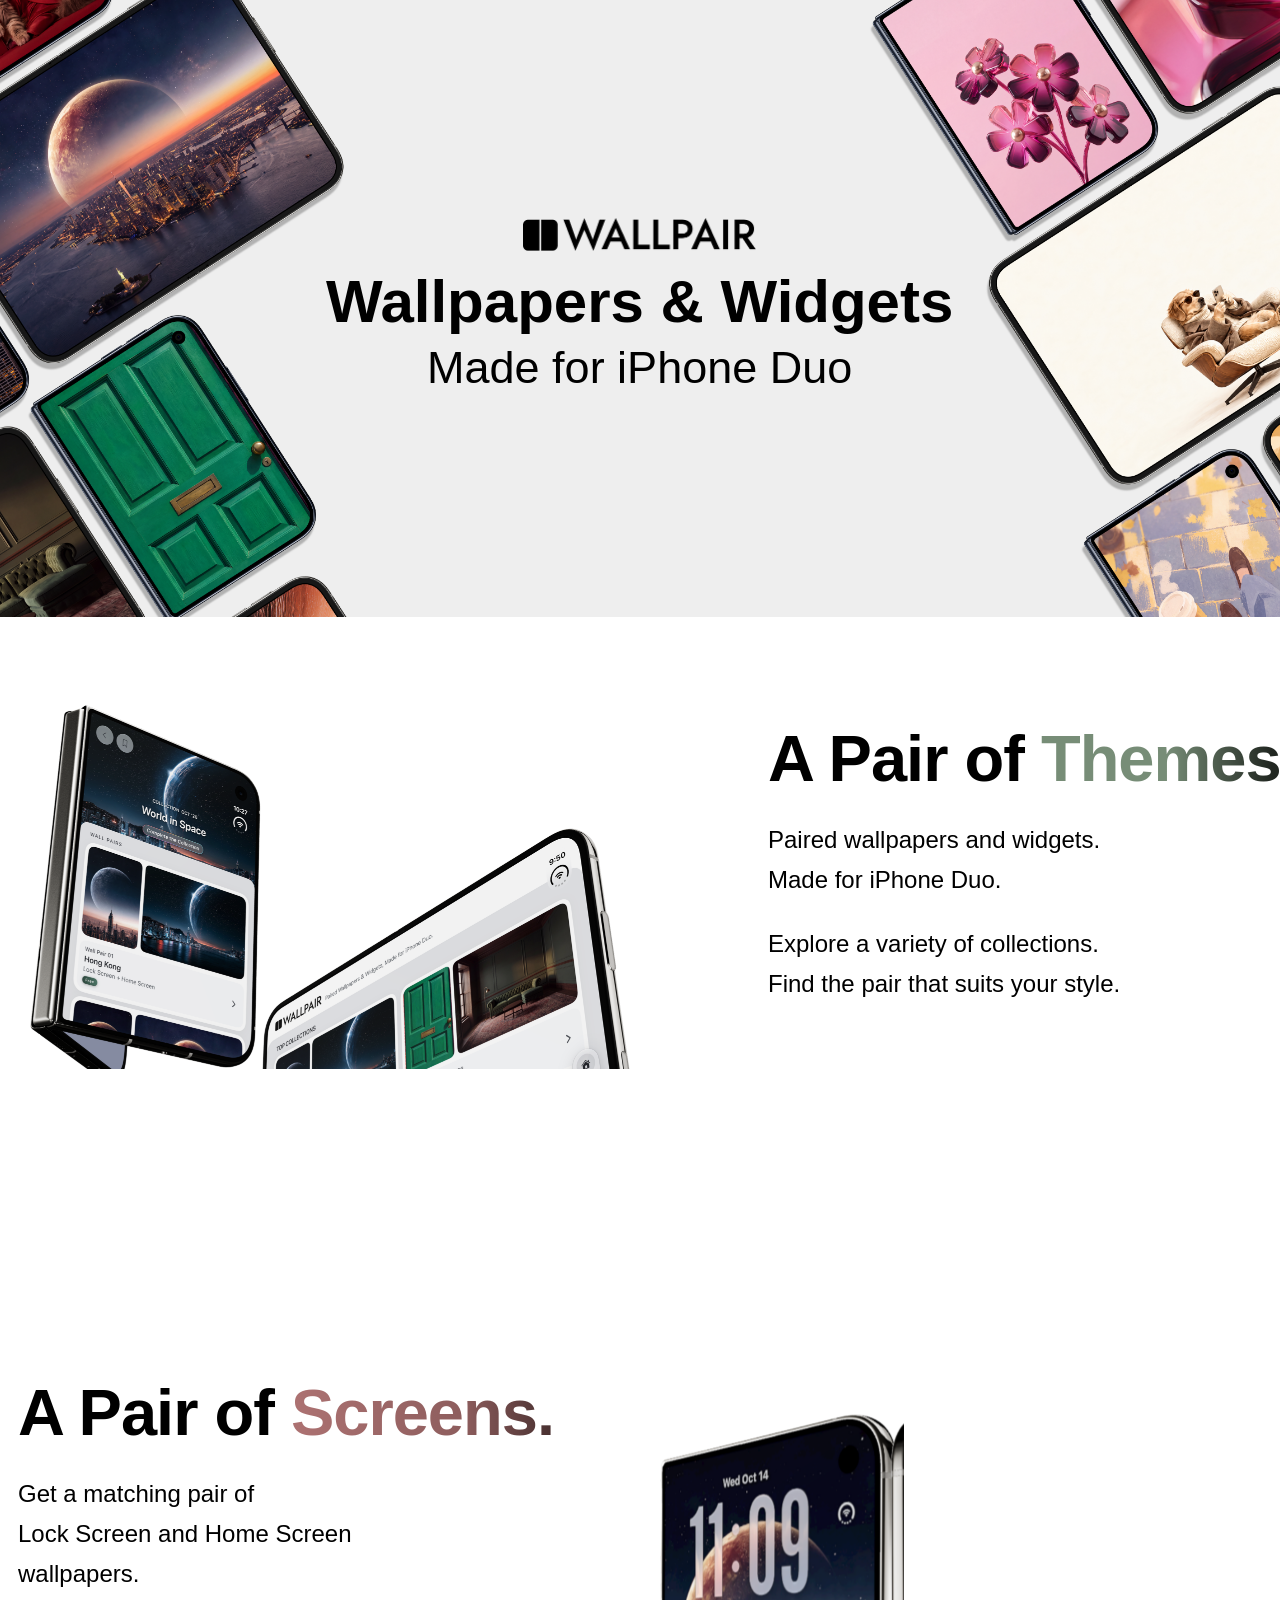
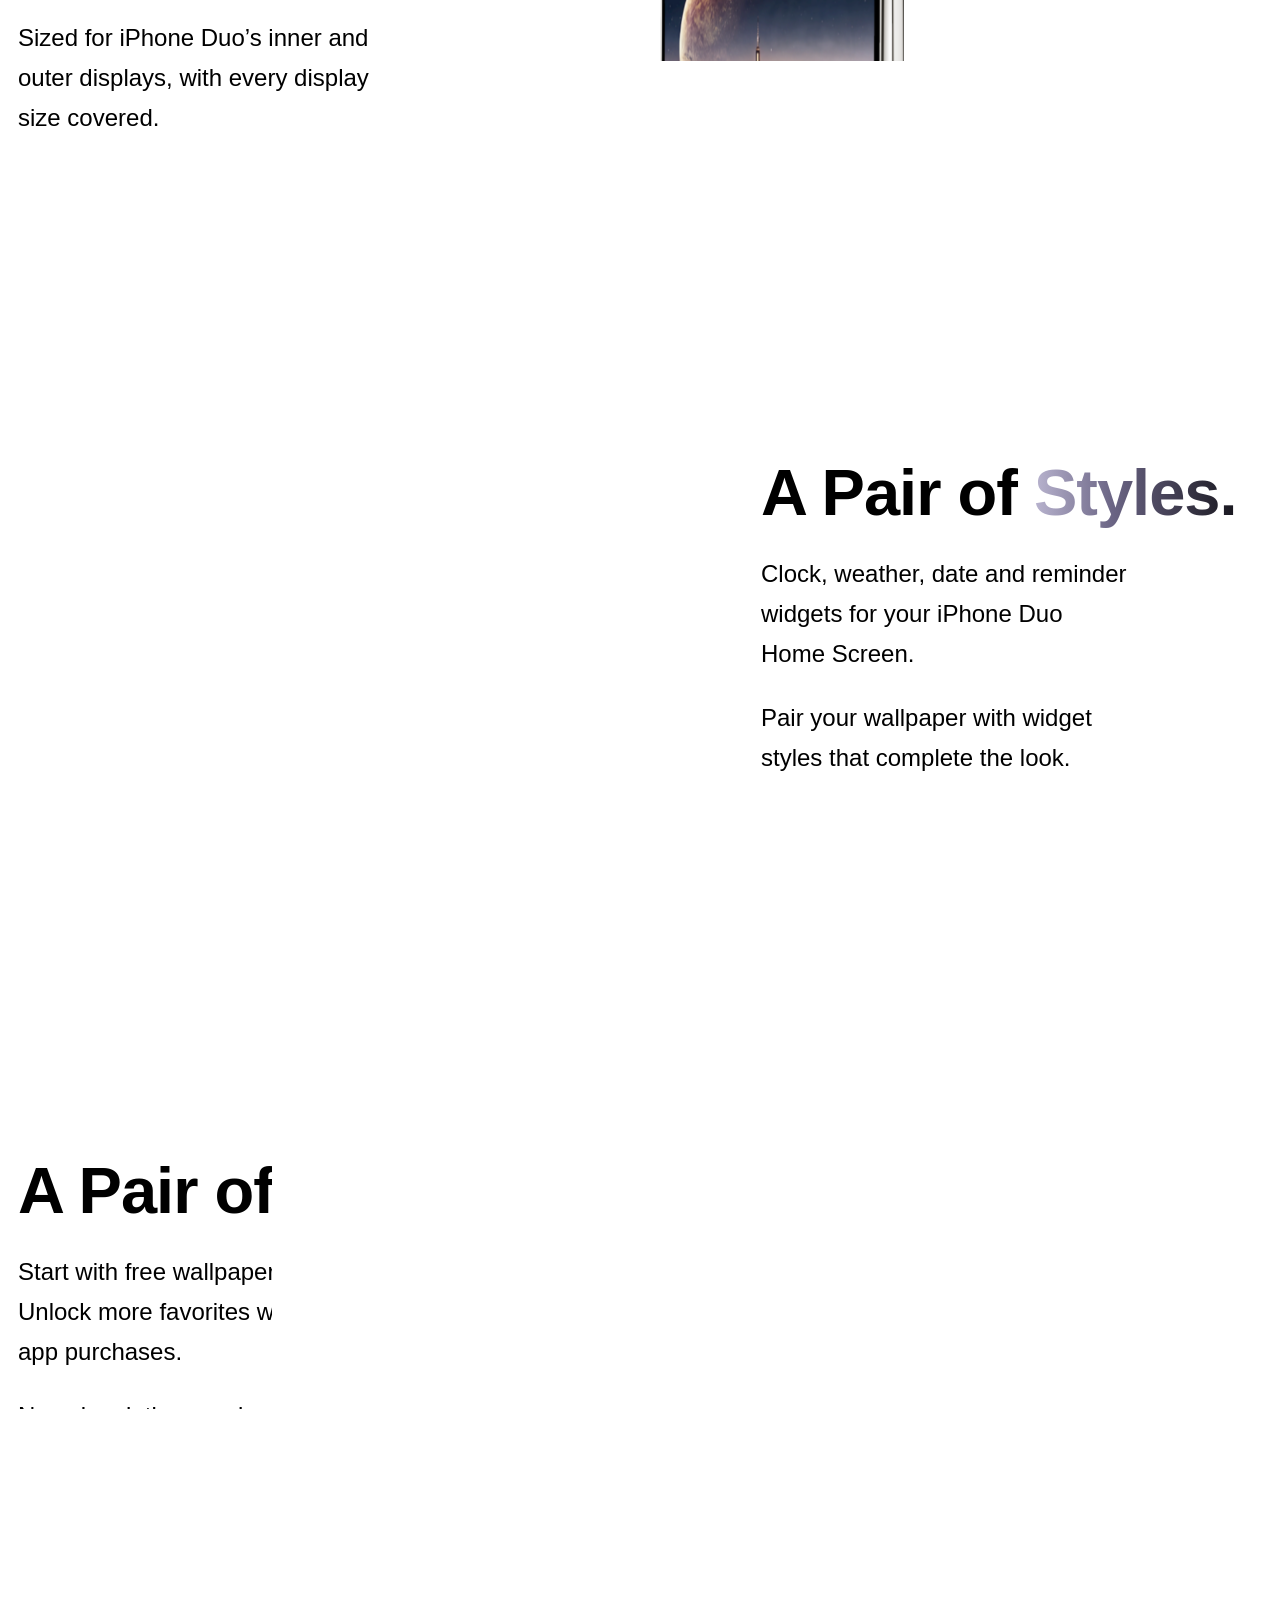
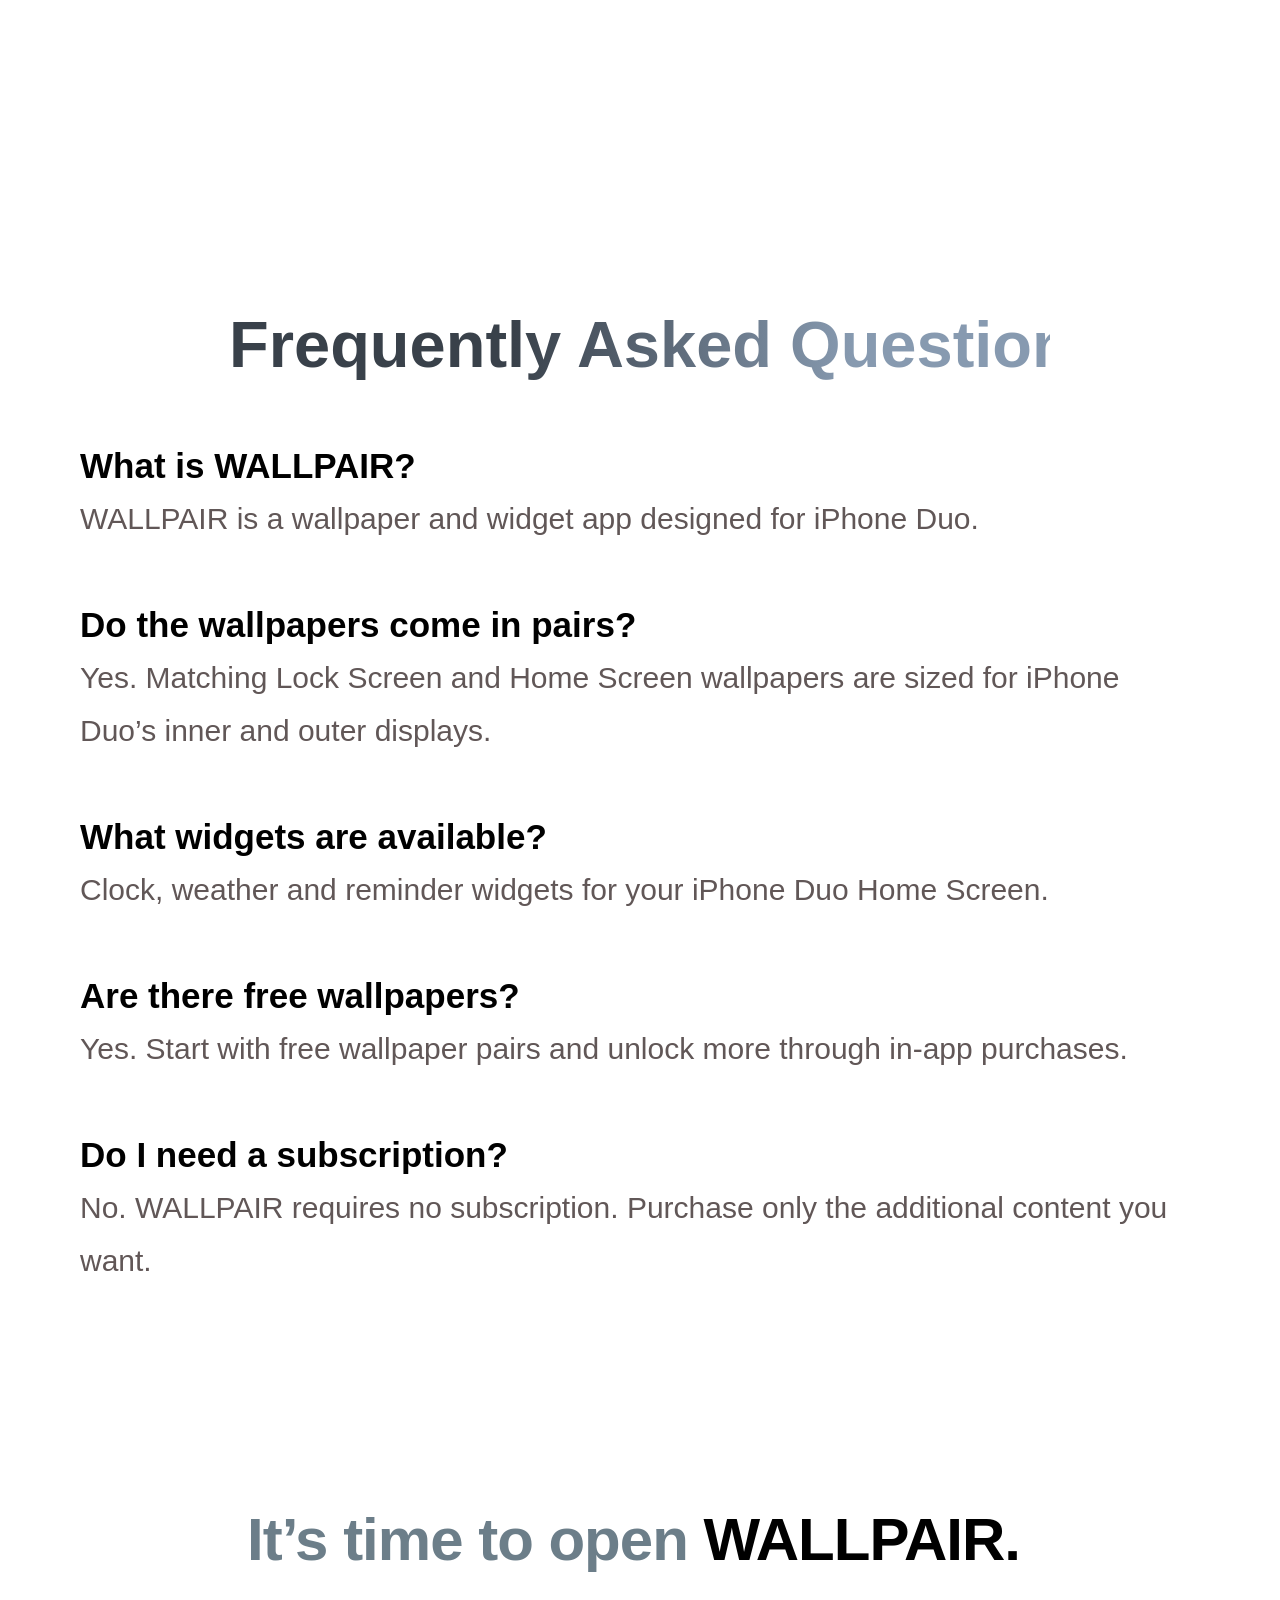
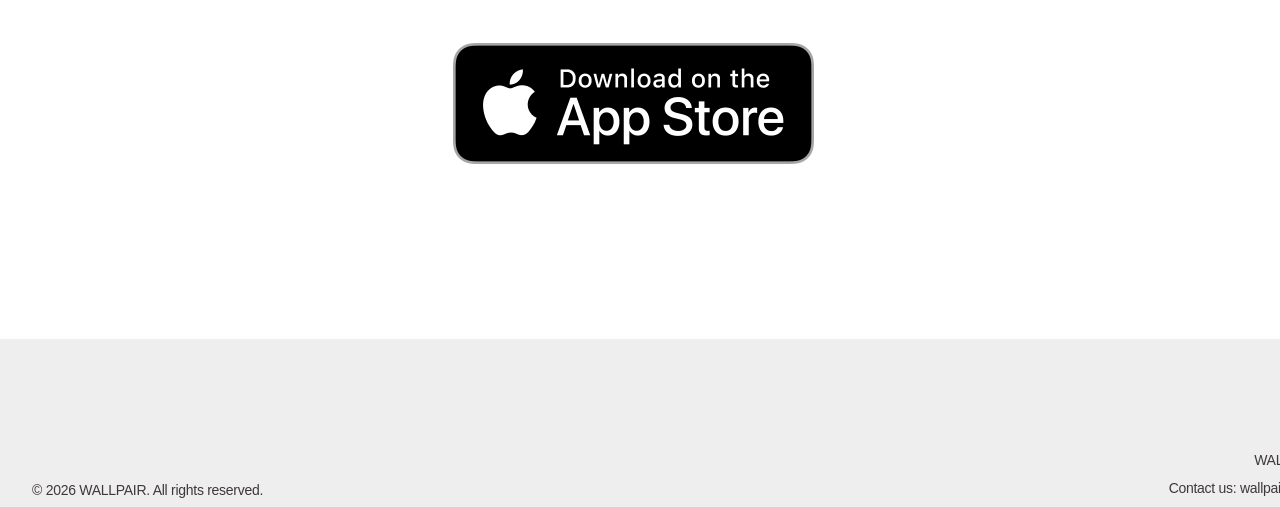
==== index.html @ 430ad77c "Initial Wallpair site" ====
<!DOCTYPE html>
<html lang="en">
<head>
  <meta charset="UTF-8" />
  <meta name="viewport" content="width=device-width, initial-scale=1" />
  <title>Wallpair - iPhone Duo Wallpapers &amp; Widgets</title>
  <meta name="description" content="Paired wallpapers and widgets. Made for iPhone Duo. Matching Lock Screen and Home Screen wallpapers sized for every display." />
  <link rel="stylesheet" href="css/style.css?v=hires38" />
</head>
<body>
  <div class="site">
    <header class="hero">
      <img class="hero-bg hero-bg--desktop" src="material/Wallpair Product page header-3.png" alt="" />
      <img class="hero-bg hero-bg--phone" src="material/Wallpair Search results.png" alt="" />
      <div class="hero-copy">
        <img class="logo" src="material/WALLPAIR-3/WALLPAIR LOGO 1 no ground 3.png" alt="WALLPAIR" />
        <h1>Wallpapers &amp; Widgets</h1>
        <p class="tagline">Made for iPhone Duo</p>
      </div>
    </header>

    <div class="artboard">
    <main>
      <section class="feature feature--themes" id="themes">
        <div class="feature-media">
          <img class="group group-themes" src="material/Group 1.png" alt="WALLPAIR on iPhone Duo" />
        </div>
        <div class="feature-copy">
          <h2>A Pair of <span class="grad grad-themes">Themes.</span></h2>
          <p>Paired wallpapers and widgets. Made for iPhone&nbsp;Duo.</p>
          <p>Explore a variety of collections. Find the pair that suits your style.</p>
        </div>
      </section>

      <section class="feature feature--screens" id="screens">
        <div class="feature-copy">
          <h2>A Pair of <span class="grad grad-screens">Screens.</span></h2>
          <p>Get a matching pair of Lock&nbsp;Screen and Home&nbsp;Screen wallpapers.</p>
          <p>Sized for iPhone&nbsp;Duo’s inner and outer displays, with every display size covered.</p>
        </div>
        <div class="feature-media feature-media--screens">
          <img class="group group-screens" src="material/Group 2.png" alt="Matching Lock Screen and Home Screen wallpapers" />
        </div>
      </section>

      <section class="feature feature--styles" id="styles">
        <div class="feature-media feature-media--widgets">
          <img class="group group-styles" src="material/Group 3.png" alt="Widgets for iPhone Duo Home Screen" />
        </div>
        <div class="feature-copy">
          <h2>A Pair of <span class="grad grad-styles">Styles.</span></h2>
          <p>Clock, weather, date and reminder widgets for your iPhone&nbsp;Duo Home&nbsp;Screen.</p>
          <p>Pair your wallpaper with widget styles that complete the look.</p>
        </div>
      </section>

      <section class="feature feature--favorites" id="favorites">
        <div class="feature-copy">
          <h2>A Pair of <span class="grad grad-favorites">Favorites.</span></h2>
          <p>Start with free wallpaper pairs. Unlock more favorites with in-app&nbsp;purchases.</p>
          <p>No subscription required. Choose what you love. Pay only for what you pick.</p>
        </div>
        <div class="feature-media feature-media--favorites">
          <img class="group group-favorites" src="material/Group 4.png" alt="WALLPAIR wallpaper library" />
        </div>
      </section>

      <section class="faq" id="faq">
        <h2 class="grad grad-faq">Frequently Asked Questions</h2>
        <dl>
          <div>
            <dt>What is WALLPAIR?</dt>
            <dd>WALLPAIR is a wallpaper and widget app designed for iPhone Duo.</dd>
          </div>
          <div>
            <dt>Do the wallpapers come in pairs?</dt>
            <dd>Yes. Matching Lock Screen and Home Screen wallpapers are sized for iPhone Duo’s inner and outer displays.</dd>
          </div>
          <div>
            <dt>What widgets are available?</dt>
            <dd>Clock, weather and reminder widgets for your iPhone Duo Home Screen.</dd>
          </div>
          <div>
            <dt>Are there free wallpapers?</dt>
            <dd>Yes. Start with free wallpaper pairs and unlock more through in-app purchases.</dd>
          </div>
          <div>
            <dt>Do I need a subscription?</dt>
            <dd>No. WALLPAIR requires no subscription. Purchase only the additional content you want.</dd>
          </div>
        </dl>
      </section>

      <section class="cta" id="download">
        <h2><span>It’s time to open </span>WALLPAIR.</h2>
        <a class="app-store" href="https://apps.apple.com" rel="noopener noreferrer">
          <img src="material/WALLPAIR-3/Download on the App Store Button Badge.png" alt="Download on the App Store" />
        </a>
      </section>
    </main>

    </div>

    <footer class="footer">
      <div class="footer-inner">
        <p class="copyright">© 2026 WALLPAIR. All rights reserved.</p>
        <nav class="footer-nav">
          <a class="link-support" href="support.html">WALLPAIR Support</a>
          <a class="link-privacy" href="privacy.html">WALLPAIR Privacy Policy</a>
          <a class="link-contact" href="mailto:wallpair.support@gmail.com">Contact us: wallpair.support@gmail.com</a>
        </nav>
      </div>
    </footer>
  </div>
  <script src="js/motion.js?v=4"></script>
</body>
</html>
---- css/style.css ----
:root {
  --page: 1440px;
  --header-h: 617.25px;
  --artboard-h: 5307px;
  --bg: #ffffff;
  --header-bg: #eeeeee;
  --footer-bg: #eeeeee;
  --text: #000000;
  --text-muted: #615757;
  --footer-text: #3f3838;
  --cta-muted: #6c7e89;
  --pad-x: 98px;
  --copy-w: 370px;
  --font: -apple-system, BlinkMacSystemFont, "SF Pro Display", "SF Pro Text",
    "Segoe UI", Helvetica, Arial, sans-serif;
}

*,
*::before,
*::after {
  box-sizing: border-box;
}

html {
  -webkit-text-size-adjust: 100%;
  overflow-x: clip;
}

body {
  margin: 0;
  background: var(--bg);
  color: var(--text);
  font-family: var(--font);
  font-weight: 400;
  line-height: 1.4;
}

img {
  max-width: 100%;
  height: auto;
  display: block;
}

h1,
h2,
p,
dl,
dt,
dd {
  margin: 0;
}

a {
  color: inherit;
  text-decoration: none;
}

.site {
  width: 100%;
  margin: 0 auto;
  overflow-x: clip;
  background: var(--bg);
}

.hero-bg {
  max-width: none;
  will-change: transform;
  transform-origin: center center;
}

.hero-copy,
.group {
  will-change: transform;
}

.artboard {
  display: contents;
}

.grad {
  -webkit-background-clip: text;
  background-clip: text;
  color: transparent;
}

.grad-themes {
  background-image: linear-gradient(90deg, #778d77 48.558%, #546454 65.385%, #212721 89.904%);
}

.grad-screens {
  background-image: linear-gradient(90deg, #ad7272 0%, #8d5d5d 65.865%, #472f2f 100%);
}

.grad-styles {
  /* Gradient was authored on the full title; remap stops onto "Styles." only */
  background-image: linear-gradient(90deg, #b9b4cf 0%, #6a6484 39%, #18171e 100%);
}

.grad-favorites {
  background-image: linear-gradient(90deg, #7b83d7 41.827%, #1a248c 74.038%, #2634c9 100%);
}

.grad-faq {
  background-image: linear-gradient(90deg, #39414a 34.615%, #879ab0 75.962%);
}

.break-phone {
  display: none;
}

.hero-bg--phone {
  display: none;
}

/* ================================================================== */
/* Desktop — exact Figma 1440 × 5307 artboard                          */
/* ================================================================== */

@media (min-width: 1101px) {
  body {
    overflow-x: hidden;
  }

  .site {
    position: relative;
    width: 100%;
    height: 5307px;
    overflow: hidden;
    container-type: inline-size;
  }

  .site img {
    max-width: none;
  }

  .artboard {
    display: block;
    position: absolute;
    top: 0;
    left: 50%;
    width: 1440px;
    height: 5307px;
    margin-left: -720px;
  }

  main {
    display: contents;
  }

  /* ----- Header ----- */

  .hero {
    position: absolute;
    left: 0;
    top: 0;
    width: 100%;
    height: 617.25px;
    background: var(--header-bg);
    overflow: hidden;
    display: flex;
    align-items: center;
    justify-content: center;
    z-index: 2;
  }

  .hero-bg {
    position: absolute;
    inset: 0;
    width: 100%;
    height: 100%;
    max-width: none;
    object-fit: cover;
    object-position: center;
    pointer-events: none;
  }

  .hero-copy {
    position: relative;
    z-index: 1;
    display: flex;
    flex-direction: column;
    align-items: center;
    justify-content: center;
    text-align: center;
    filter: none;
    font-family: -apple-system, BlinkMacSystemFont, "SF Pro Display", "SF Pro Text",
      "SF Pro", sans-serif;
    -webkit-font-smoothing: antialiased;
    -moz-osx-font-smoothing: grayscale;
    font-synthesis: none;
  }

  .logo {
    width: 233.73px;
    height: 33.31px;
    object-fit: contain;
    margin-bottom: 18px;
  }

  .hero-copy h1 {
    margin: 0;
    font-size: 60px;
    font-weight: 700;
    line-height: 65.25px;
    text-align: center;
    letter-spacing: 0;
    font-variation-settings: "wdth" 100;
  }

  .tagline {
    font-size: 45px;
    font-weight: 510;
    line-height: 65.25px;
    text-align: center;
    letter-spacing: 0;
    font-variation-settings: "wdth" 100;
  }

  /* ----- Flatten sections so children sit on the artboard ----- */

  .feature,
  .feature-media,
  .feature-copy,
  .widget-collage,
  .badges,
  .faq,
  .cta,
  .footer,
  .footer-nav {
    display: block;
    position: static;
    padding: 0;
    margin: 0;
    min-height: 0;
    max-width: none;
    width: auto;
    height: auto;
    gap: 0;
    background: transparent;
  }

  .feature {
    display: contents;
  }

  .feature-media,
  .widget-collage,
  .badges,
  .faq,
  .cta,
  .footer-nav {
    display: contents;
  }

  .group,
  .faq h2,
  .faq dl,
  .cta h2,
  .app-store,
  .copyright,
  .footer-nav a {
    position: absolute;
  }

  .feature-copy {
    position: absolute;
    width: 370px;
    max-width: 370px;
  }

  .feature--themes .feature-copy {
    left: 848px;
    top: 723px;
  }

  .feature--screens .feature-copy {
    left: 98px;
    top: 1377px;
  }

  .feature--styles .feature-copy {
    left: 841px;
    top: 2057px;
  }

  .feature--favorites .feature-copy {
    left: 98px;
    top: 2755px;
  }

  .group {
    object-fit: contain;
    max-width: none;
  }

  /* 4x PNG displayed at 1x Figma size so retina stays sharp */
  .group-themes {
    left: -7.55px;
    top: 624.52px;
    width: 835.5px;
    height: 683.75px;
  }

  .group-screens {
    left: 728.53px;
    top: 1308px;
    width: 675px;
    height: 530.25px;
  }

  .group-styles {
    left: calc((1440px - 100cqi) / 2);
    top: 2019.35px;
    width: 702.25px;
    height: 683.25px;
  }

  .group-favorites {
    left: 698.33px;
    top: 2571px;
    width: 716px;
    height: 716px;
  }

  .feature-copy h2 {
    position: static;
    font-size: 65px;
    font-weight: 590;
    letter-spacing: -1px;
    line-height: 1.12;
    white-space: nowrap;
    margin: 0 0 24px;
  }

  .feature-copy p {
    position: static;
    width: auto;
    max-width: 100%;
    font-family: -apple-system, BlinkMacSystemFont, "SF Pro Text", "SF Pro",
      sans-serif;
    font-size: 24px;
    font-weight: 400;
    line-height: 40px;
    font-synthesis: none;
  }

  .feature-copy p + p {
    margin-top: 24px;
  }

  /* FAQ */
  .faq h2 {
    position: absolute;
    left: 309px;
    top: 3508px;
    width: 821px;
    font-size: 65px;
    font-weight: 590;
    line-height: 1.15;
    text-align: center;
    letter-spacing: 0;
    white-space: nowrap;
  }

  .faq dl {
    position: absolute;
    left: 160px;
    top: 3639px;
    width: 1107px;
  }

  .faq dl div + div {
    margin-top: 53px;
  }

  .faq dt {
    font-size: 35px;
    font-weight: 590;
    line-height: 53px;
  }

  .faq dd {
    font-family: -apple-system, BlinkMacSystemFont, "SF Pro Text", "SF Pro",
      sans-serif;
    font-size: 30px;
    font-weight: 400;
    color: var(--text-muted);
    line-height: 53px;
    font-synthesis: none;
  }

  /* CTA */
  .cta h2 {
    position: absolute;
    left: 183px;
    top: 4704px;
    width: 1061px;
    font-size: 60px;
    font-weight: 590;
    letter-spacing: -1px;
    line-height: 1.2;
    text-align: center;
    white-space: nowrap;
  }

  .cta h2 span {
    color: var(--cta-muted);
  }

  .app-store {
    position: absolute;
    left: 533px;
    top: 4843px;
    width: 361px;
    height: 121px;
  }

  .app-store img {
    width: 361px;
    height: 121px;
    object-fit: contain;
  }

  .app-store:hover img {
    opacity: 0.88;
  }

  .app-store:focus-visible {
    outline: 3px solid #000;
    outline-offset: 6px;
    border-radius: 12px;
  }

  /* Footer bar — full viewport width, content hugging the bottom */
  .footer {
    position: absolute;
    left: 0;
    right: 0;
    bottom: 0;
    width: 100%;
    height: 168px;
    background: var(--footer-bg);
    z-index: 2;
  }

  .footer-inner {
    position: relative;
    width: 1440px;
    height: 100%;
    margin: 0 auto;
  }

  .copyright {
    position: absolute;
    left: 32px;
    bottom: 8px;
    top: auto;
    font-size: 14px;
    font-weight: 400;
    color: var(--footer-text);
    letter-spacing: -0.02em;
    line-height: 1.2;
    white-space: nowrap;
    z-index: 1;
  }

  .link-support {
    position: absolute;
    right: 32px;
    left: auto;
    bottom: 64px;
    top: auto;
    width: auto;
    font-size: 14px;
    font-weight: 400;
    color: var(--footer-text);
    letter-spacing: -0.02em;
    text-align: right;
    white-space: nowrap;
    z-index: 1;
  }

  .link-privacy {
    position: absolute;
    right: 32px;
    left: auto;
    bottom: 36px;
    top: auto;
    width: auto;
    font-size: 14px;
    font-weight: 400;
    color: var(--footer-text);
    letter-spacing: -0.02em;
    text-align: right;
    white-space: nowrap;
    z-index: 1;
  }

  .link-contact {
    position: absolute;
    right: 32px;
    left: auto;
    bottom: 8px;
    top: auto;
    width: auto;
    font-size: 14px;
    font-weight: 400;
    color: var(--footer-text);
    letter-spacing: -0.02em;
    text-align: right;
    white-space: nowrap;
    z-index: 1;
  }

  .footer-nav a:hover {
    text-decoration: underline;
  }
}

/* ================================================================== */
/* Flow layout for tablet + phone                                      */
/* ================================================================== */

@media (max-width: 1100px) {
  main {
    position: relative;
    z-index: 1;
    background: #fff;
  }

  .hero {
    position: sticky;
    top: 0;
    z-index: 0;
    height: auto;
    aspect-ratio: 1440 / 617.25;
    min-height: 0;
    background: var(--header-bg);
    overflow: hidden;
    display: flex;
    align-items: center;
    justify-content: center;
  }

  .hero-bg {
    position: absolute;
    inset: 0;
    width: 100%;
    height: 100%;
    max-width: none;
    object-fit: contain;
    object-position: center;
    pointer-events: none;
  }

  .hero-copy {
    position: relative;
    z-index: 1;
    width: min(342px, 46%);
    display: flex;
    flex-direction: column;
    align-items: center;
    justify-content: center;
    text-align: center;
    filter: none;
    gap: 0.7vw;
  }

  .logo {
    width: clamp(84px, 13.4vw, 154px);
    height: auto;
    margin-bottom: 0;
  }

  .hero-copy h1 {
    font-size: clamp(17px, 3.5vw, 38px);
    font-weight: 700;
    line-height: 1.08;
    white-space: nowrap;
  }

  .tagline {
    font-size: clamp(13px, 2.65vw, 26px);
    font-weight: 510;
    white-space: nowrap;
  }

  .feature {
    display: grid;
    grid-template-columns: 1fr 1fr;
    align-items: center;
    gap: 16px;
    padding: 56px 48px;
  }

  .feature--themes {
    grid-template-columns: 1.4fr 0.9fr;
    padding-left: 0;
  }

  .feature-copy {
    max-width: min(370px, 100%);
  }

  .feature--themes .feature-copy,
  .feature--styles .feature-copy {
    justify-self: end;
  }

  .feature h2 {
    font-size: clamp(22px, 3.9vw, 40px);
    font-weight: 590;
    letter-spacing: -0.04em;
    line-height: 1.12;
    margin-bottom: 24px;
    white-space: nowrap;
  }

  .feature--themes .group-themes {
    width: 100%;
    max-width: 100%;
    margin-left: 0;
  }

  .feature-copy p {
    font-size: 20px;
    line-height: 32px;
  }

  .feature-copy p + p {
    margin-top: 24px;
  }

  .feature-media {
    position: relative;
    min-height: 0;
    overflow: visible;
  }

  .feature-media--widgets {
    margin-left: -48px;
    padding: 0;
    width: calc(100% + 48px);
  }

  .group {
    position: relative;
    display: block;
    width: 100%;
    height: auto;
    max-width: none;
    object-fit: contain;
  }

  .faq {
    padding: 56px 48px;
  }

  .faq h2 {
    font-size: 44px;
    font-weight: 590;
    text-align: center;
    margin-bottom: 28px;
  }

  .faq dl {
    max-width: 1107px;
    margin: 0 auto;
    display: flex;
    flex-direction: column;
    gap: 28px;
  }

  .faq dt {
    font-size: 26px;
    font-weight: 590;
    line-height: 1.35;
  }

  .faq dd {
    font-size: 20px;
    color: var(--text-muted);
    line-height: 1.5;
  }

  .cta {
    padding: 56px 24px 40px;
    text-align: center;
  }

  .cta h2 {
    font-size: 40px;
    font-weight: 590;
    letter-spacing: -1px;
    margin-bottom: 28px;
  }

  .cta h2 span {
    color: var(--cta-muted);
  }

  .app-store {
    display: inline-block;
  }

  .app-store img {
    width: 280px;
    height: auto;
  }

  .footer {
    position: relative;
    z-index: 1;
    background: var(--footer-bg);
    min-height: 0;
    display: flex;
    align-items: flex-end;
    justify-content: space-between;
    gap: 32px;
    padding: 20px 24px 8px;
    width: 100%;
  }

  .footer-inner {
    display: contents;
  }

  .copyright,
  .footer-nav a {
    font-size: 13px;
    color: var(--footer-text);
  }

  .footer-nav {
    display: flex;
    flex-direction: column;
    align-items: flex-end;
    gap: 12px;
    text-align: right;
  }

  .footer-nav a:hover {
    text-decoration: underline;
  }
}

@media (max-width: 699px) {
  .site {
    --gutter: max(24px, env(safe-area-inset-left), env(safe-area-inset-right));
  }

  .hero {
    aspect-ratio: unset;
    height: auto;
    min-height: 0;
    display: flex;
    flex-direction: column;
    align-items: center;
    justify-content: flex-start;
    background: #eeeeee;
    padding-bottom: clamp(36px, 11vw, 56px);
    overflow: hidden;
  }

  .hero-bg--desktop {
    display: none;
  }

  .hero-bg--phone {
    display: block;
    position: relative;
    inset: auto;
    width: 100%;
    height: auto;
    max-width: none;
    object-fit: contain;
    object-position: top center;
    pointer-events: none;
  }

  .hero-copy {
    position: relative;
    left: auto;
    right: auto;
    top: auto;
    bottom: auto;
    z-index: 1;
    width: 100%;
    max-width: none;
    margin-top: clamp(-44px, -11vw, -32px);
    padding: 0 16px 0;
    gap: 8px;
    justify-content: center;
  }

  .logo {
    width: clamp(120px, 36vw, 176px);
    height: auto;
    margin-bottom: 0;
  }

  .hero-copy h1 {
    font-size: clamp(20px, 6.6vw, 32px);
    line-height: 1.08;
    margin: 0;
    white-space: nowrap;
  }

  .tagline {
    font-size: clamp(14px, 4.6vw, 22px);
    line-height: 1.1;
    margin: 0;
    white-space: nowrap;
  }

  .feature {
    display: flex;
    flex-direction: column;
    grid-template-columns: none;
    padding: 56px 0 32px;
    gap: 28px;
    align-items: stretch;
  }

  .feature--themes .feature-copy,
  .feature--styles .feature-copy {
    order: -1;
    justify-self: start;
    align-self: stretch;
    width: 100%;
    max-width: 100%;
  }

  .feature-copy {
    width: 100%;
    max-width: 100%;
    padding: 0 var(--gutter);
    text-align: left;
    justify-self: start;
    align-self: stretch;
  }

  .feature h2 {
    font-size: clamp(26px, 8.6vw, 36px);
    letter-spacing: -0.045em;
    line-height: 1.1;
    margin-bottom: 16px;
    text-align: left;
    white-space: nowrap;
  }

  .feature--themes .feature-media {
    padding: 0;
  }

  .feature--themes .group-themes {
    width: 100%;
    max-width: 100%;
    margin-left: 0;
  }

  .feature-copy p {
    font-family: -apple-system, BlinkMacSystemFont, "SF Pro Text", "SF Pro",
      sans-serif;
    font-size: 17px;
    font-weight: 400;
    line-height: 1.47059;
    letter-spacing: -0.022em;
  }

  .feature-copy p + p {
    margin-top: 0.9em;
  }

  .feature-media,
  .feature-media--screens,
  .feature-media--favorites {
    min-height: 0;
    padding: 0 var(--gutter);
  }

  .feature-media--widgets {
    min-height: 0;
    margin-left: 0;
    width: 100%;
    padding: 0;
  }

  .faq {
    padding: 64px var(--gutter) 36px;
  }

  .faq h2 {
    font-size: clamp(18px, 6vw, 24px);
    letter-spacing: -0.04em;
    line-height: 1.1;
    text-align: center;
    margin-bottom: 28px;
    white-space: nowrap;
  }

  .faq dl {
    gap: 24px;
  }

  .faq dt {
    font-size: 19px;
    line-height: 1.3;
    letter-spacing: -0.01em;
  }

  .faq dd {
    font-size: 17px;
    line-height: 1.47059;
    margin-top: 6px;
  }

  .cta {
    padding: 64px var(--gutter) 48px;
  }

  .cta h2 {
    font-size: clamp(18px, 6vw, 24px);
    letter-spacing: -0.04em;
    line-height: 1.1;
    text-align: center;
    white-space: nowrap;
    text-wrap: unset;
  }

  .app-store img {
    width: 200px;
  }

  .footer {
    flex-direction: column;
    align-items: flex-start;
    text-align: left;
    padding: 32px var(--gutter, 32px) max(12px, env(safe-area-inset-bottom));
    gap: 4px;
    min-height: 0;
  }

  .footer-nav {
    order: 0;
    align-items: flex-start;
    text-align: left;
    gap: 4px;
  }

  .copyright {
    order: 1;
  }

  .copyright,
  .footer-nav a {
    font-size: 14px;
    line-height: 1.25;
  }
}

/* ================================================================== */
/* Privacy & Support pages                                             */
/* ================================================================== */

.page-legal {
  --legal-gutter: 40px;
  background: #fff;
  color: #1d1d1f;
  min-height: 100vh;
  display: flex;
  flex-direction: column;
}

.legal-top {
  flex: 0 0 auto;
  padding: 22px var(--legal-gutter);
  border-bottom: 1px solid #e8e8ed;
}

.legal-brand {
  display: inline-flex;
  align-items: center;
  text-decoration: none;
}

.legal-brand img {
  display: block;
  width: 148px;
  height: auto;
}

.legal-main {
  flex: 1 1 auto;
  width: 100%;
  max-width: 720px;
  margin: 0 auto;
  padding: 64px var(--legal-gutter) 96px;
}

.legal-main h1 {
  margin: 0 0 10px;
  font-size: 40px;
  font-weight: 590;
  letter-spacing: -0.025em;
  line-height: 1.1;
}

.legal-lead {
  margin: 0 0 28px;
  font-size: 19px;
  line-height: 1.42;
  letter-spacing: -0.022em;
  color: #1d1d1f;
}

.legal-updated {
  margin: 0 0 40px;
  font-size: 14px;
  line-height: 1.43;
  letter-spacing: -0.016em;
  color: #86868b;
}

.legal-main h2 {
  margin: 40px 0 12px;
  font-size: 24px;
  font-weight: 590;
  letter-spacing: -0.02em;
  line-height: 1.2;
}

.legal-main p {
  margin: 0 0 16px;
  font-size: 17px;
  line-height: 1.47059;
  font-weight: 400;
  letter-spacing: -0.022em;
}

.legal-main ul,
.legal-main ol {
  margin: 0 0 16px;
  padding-left: 1.25em;
}

.legal-main li {
  margin: 0 0 8px;
  font-size: 17px;
  line-height: 1.47059;
  font-weight: 400;
  letter-spacing: -0.022em;
}

.legal-main a {
  color: #06c;
  text-decoration: none;
}

.legal-main a:hover {
  text-decoration: underline;
}

.page-legal .footer {
  position: relative;
  left: auto;
  top: auto;
  width: 100%;
  height: auto;
  margin-top: auto;
  padding-left: var(--legal-gutter);
  padding-right: var(--legal-gutter);
}

@media (min-width: 1101px) {
  .page-legal {
    --legal-gutter: 40px;
  }

  .page-legal main.legal-main {
    display: block;
    width: 100%;
    max-width: 720px;
    margin: 0 auto;
    padding: 64px var(--legal-gutter) 96px;
  }

  .page-legal .footer {
    height: 168px;
    background: var(--footer-bg);
    padding-left: 0;
    padding-right: 0;
  }

  .page-legal .copyright {
    left: 40px;
  }

  .page-legal .link-support,
  .page-legal .link-privacy,
  .page-legal .link-contact {
    right: 40px;
  }
}

@media (max-width: 1100px) {
  .page-legal {
    --legal-gutter: 48px;
  }
}

@media (max-width: 699px) {
  .page-legal {
    --legal-gutter: max(32px, env(safe-area-inset-left), env(safe-area-inset-right));
  }

  .legal-top {
    padding: 18px var(--legal-gutter);
  }

  .legal-brand img {
    width: 128px;
  }

  .legal-main {
    padding: 40px var(--legal-gutter) 72px;
  }

  .legal-main h1 {
    font-size: 32px;
  }

  .legal-main h2 {
    font-size: 21px;
  }

  .page-legal .footer {
    padding: 32px var(--legal-gutter) max(12px, env(safe-area-inset-bottom));
  }
}
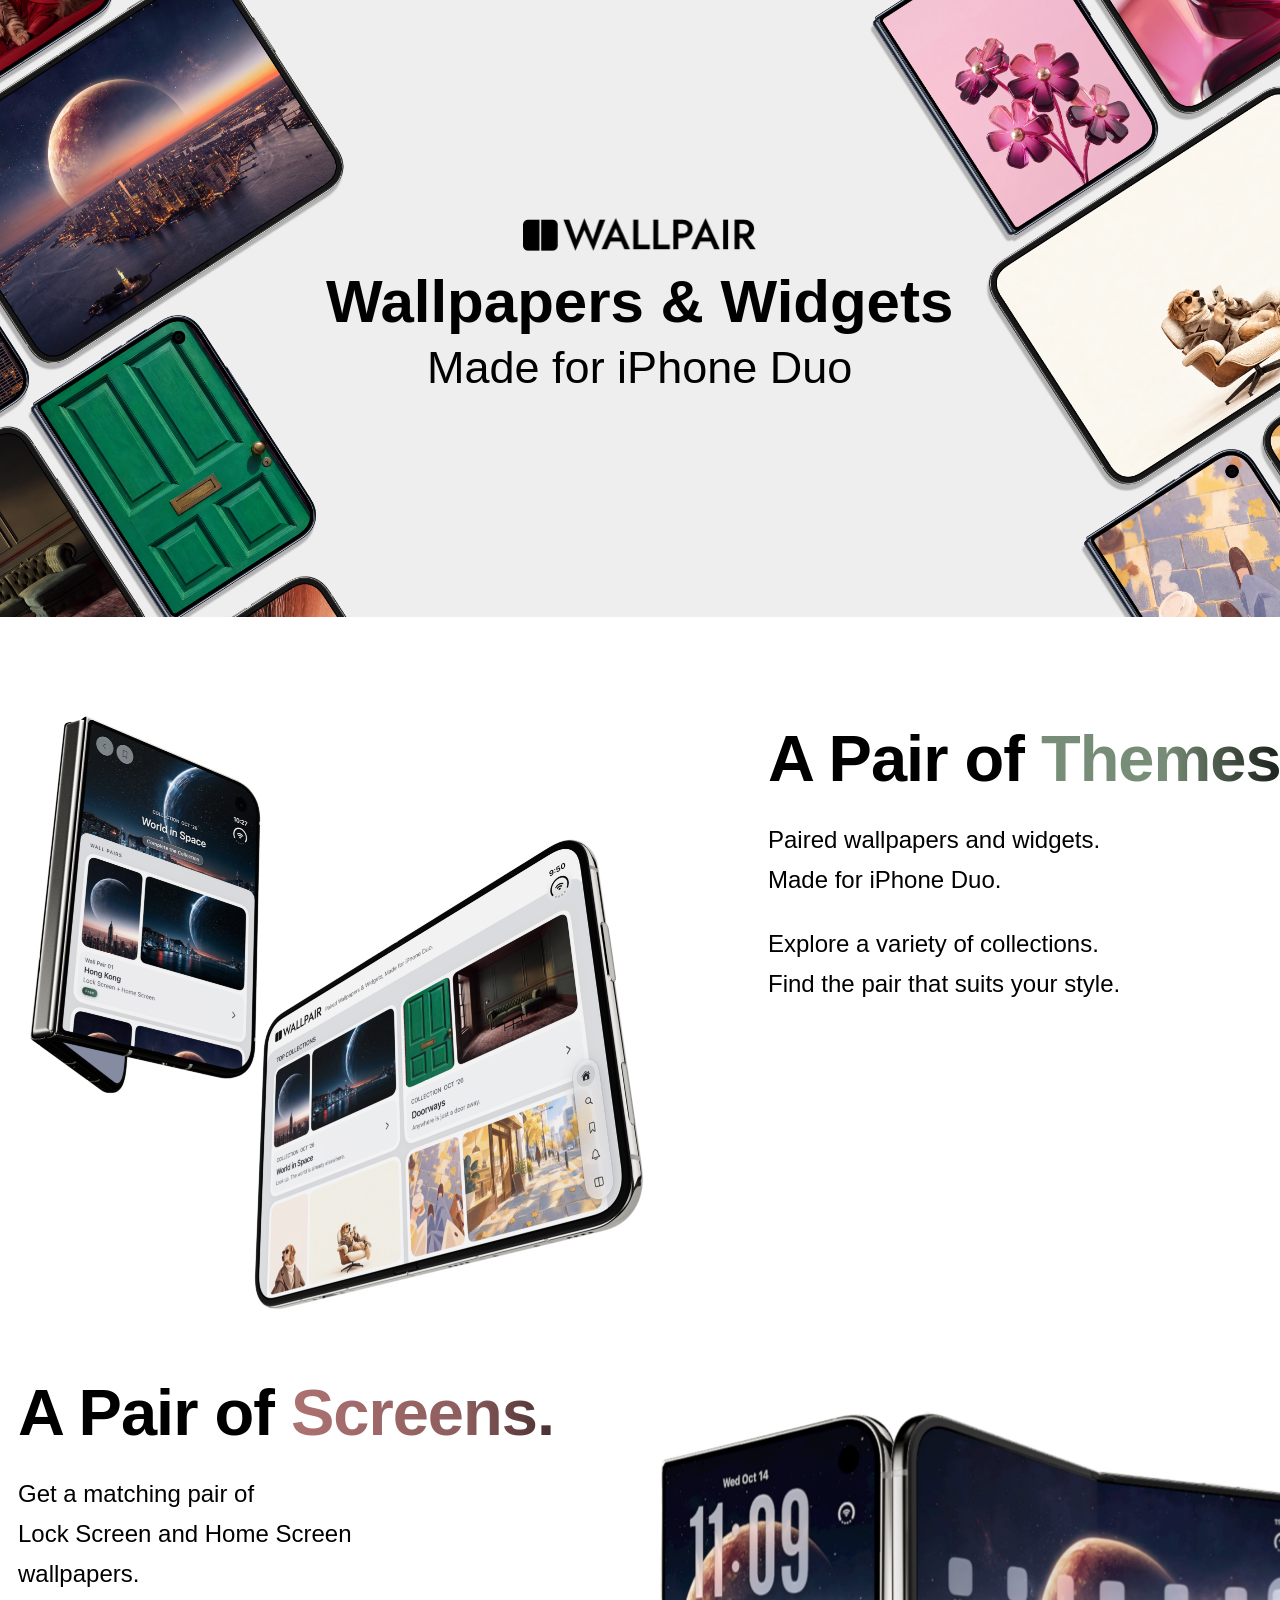
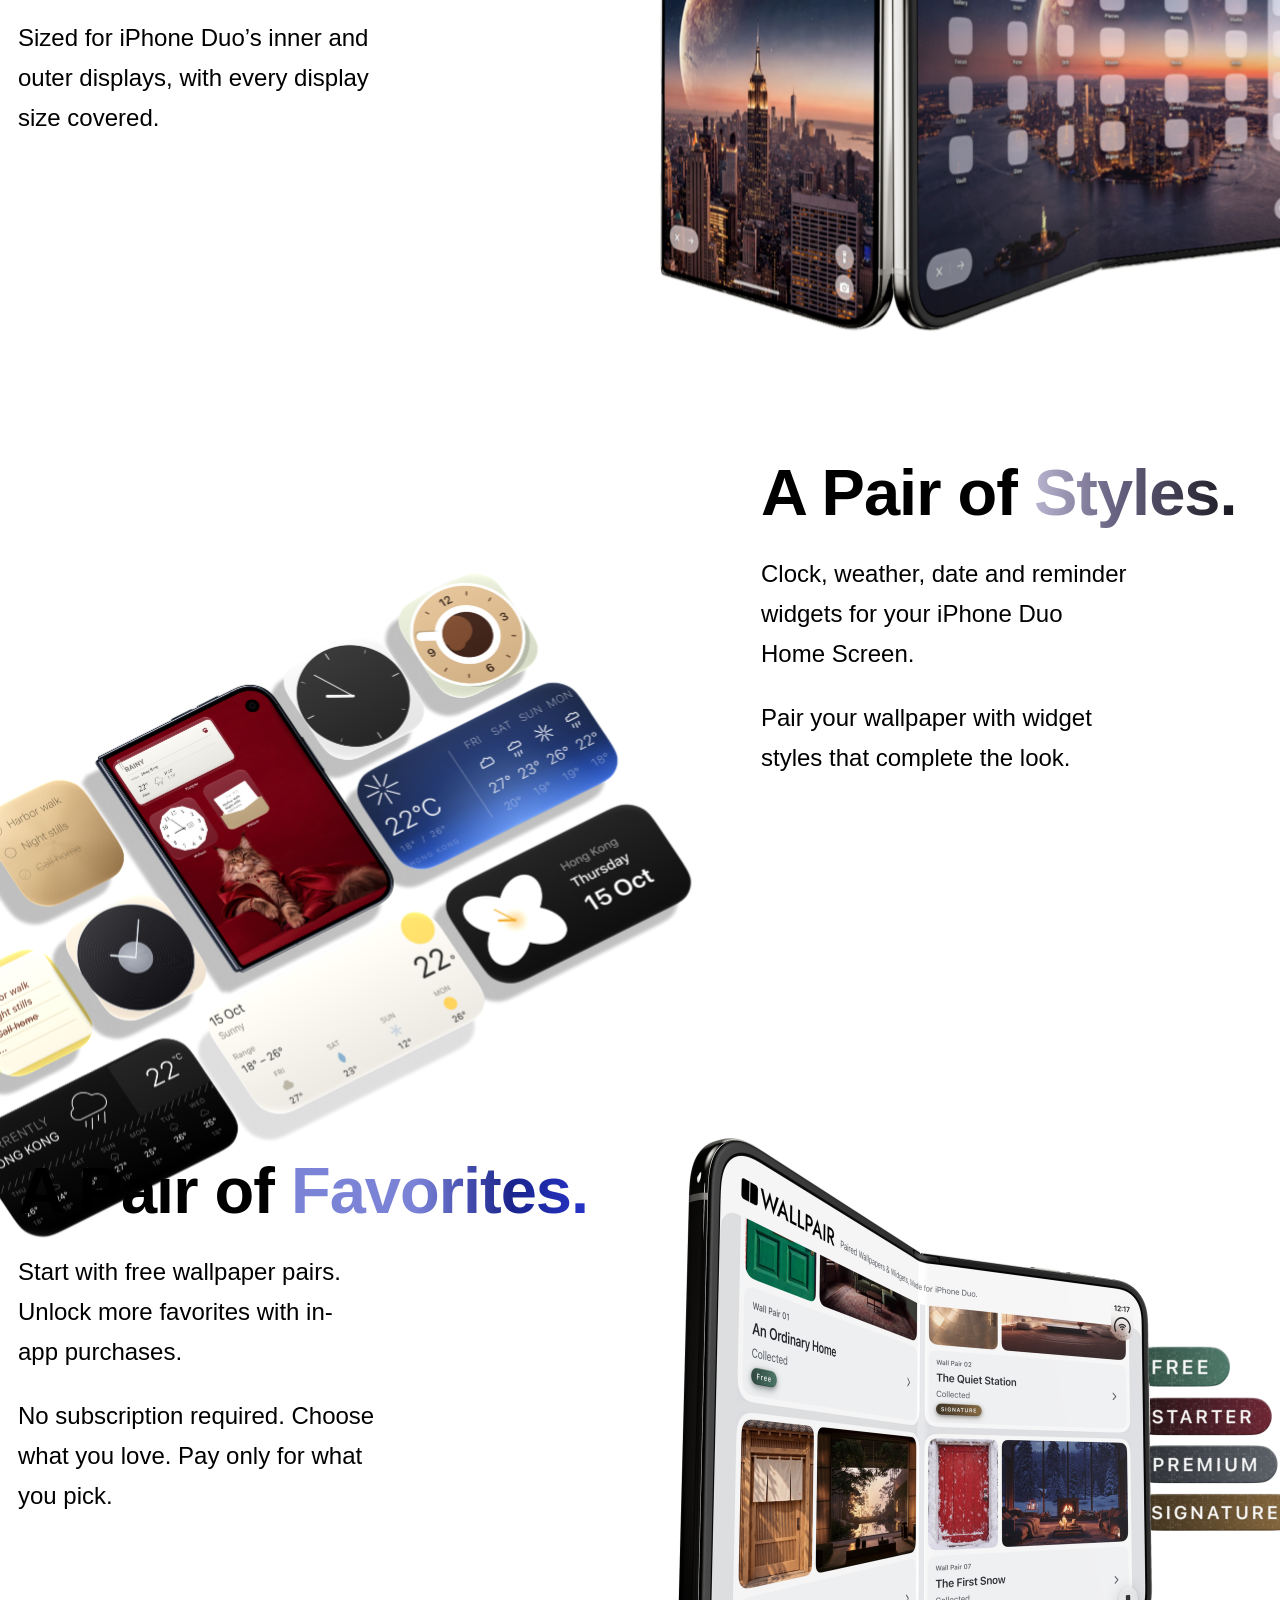
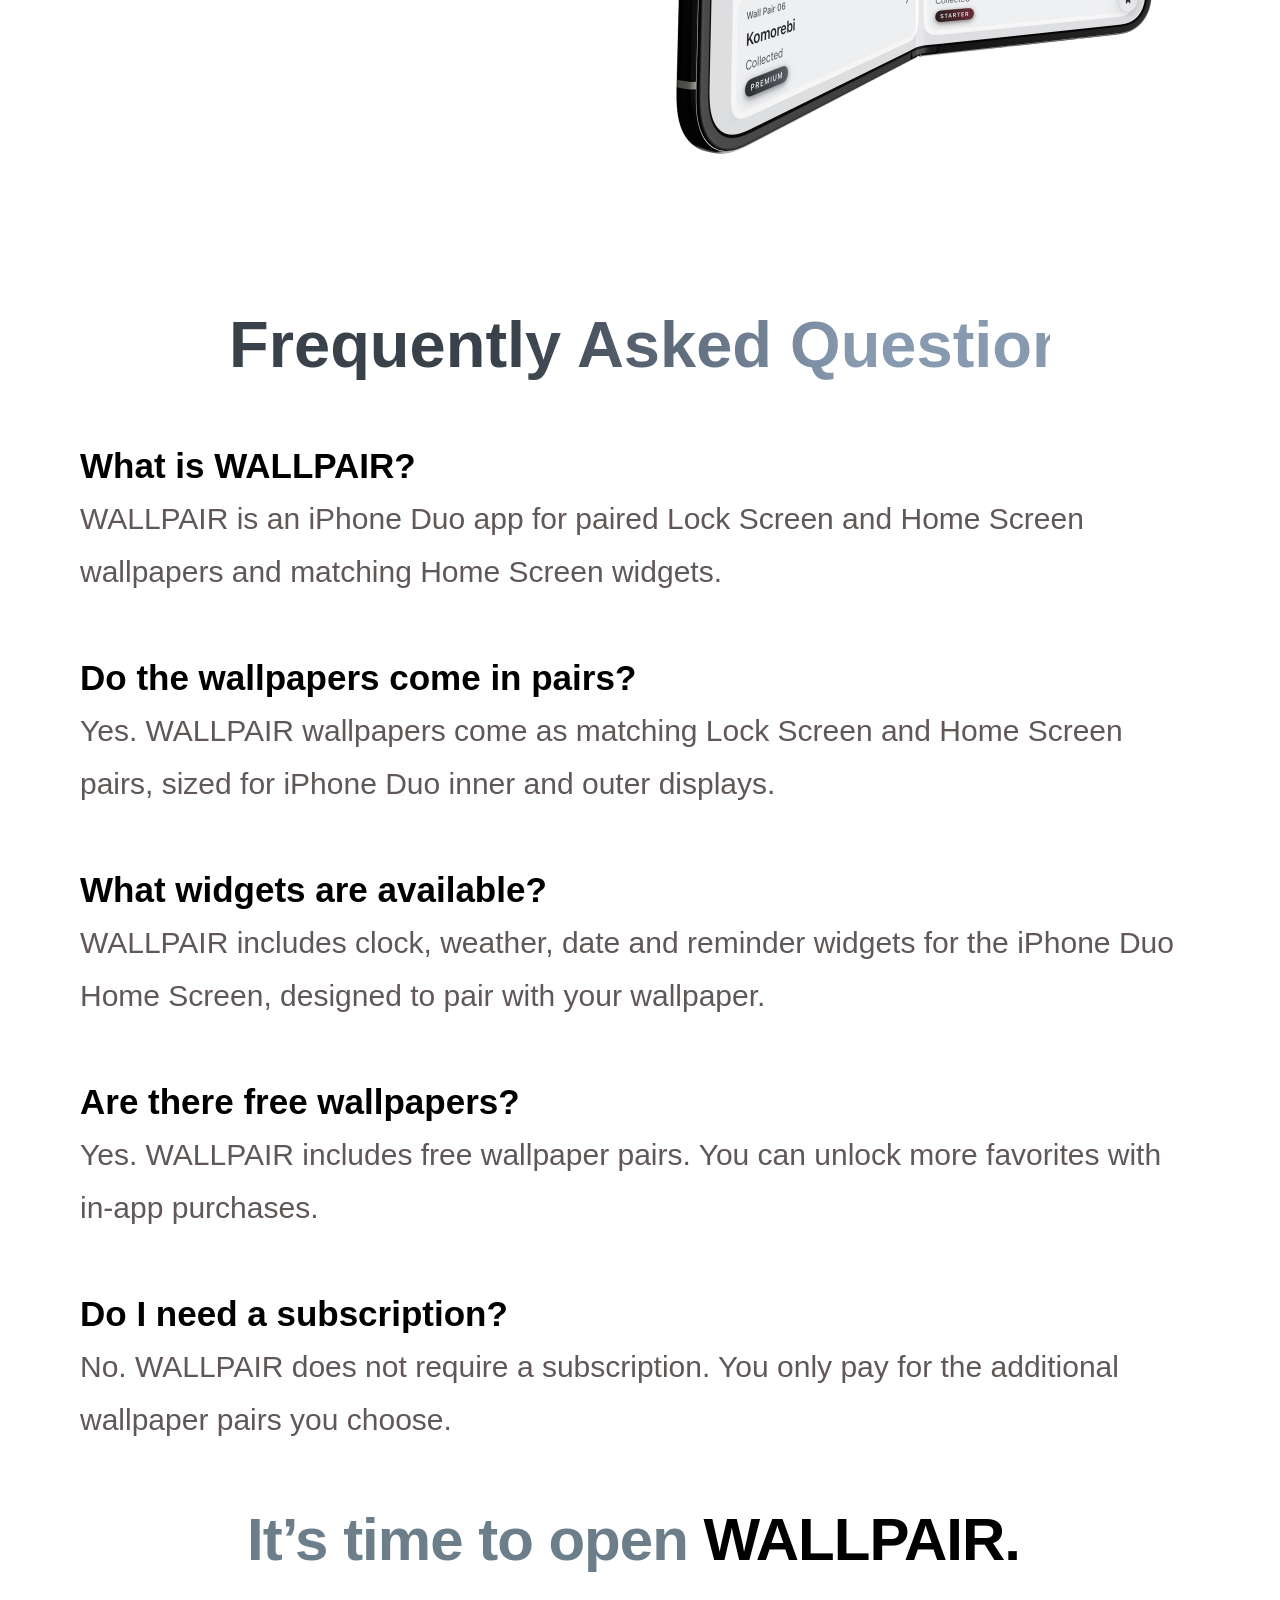
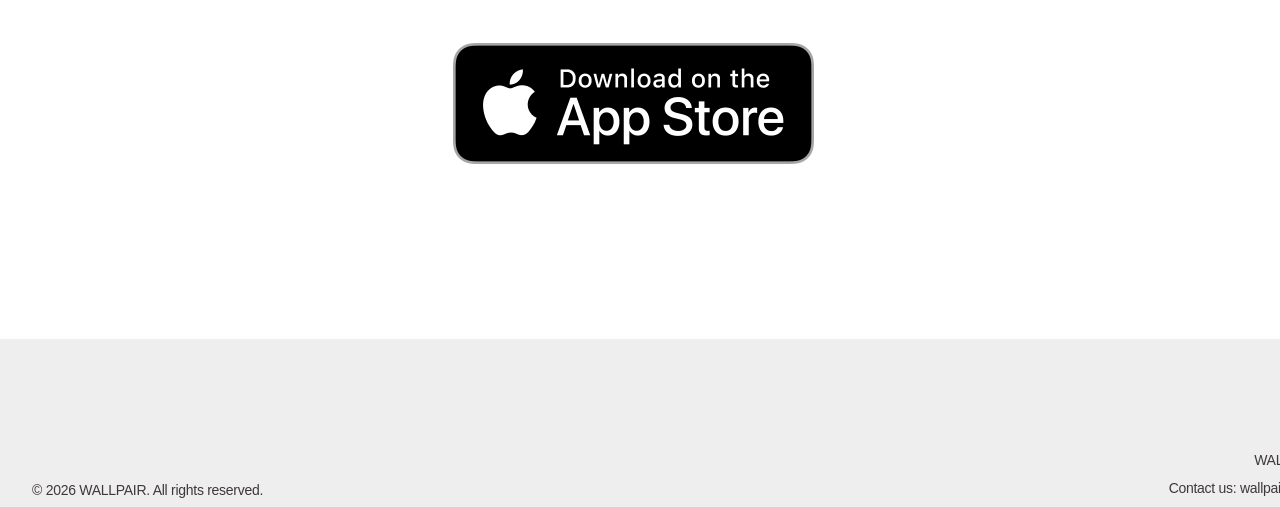
==== commit f837a3f6: "Improve SEO and GEO for wallpair.com" ====
--- a/index.html
+++ b/index.html
@@ -3,15 +3,133 @@
 <head>
   <meta charset="UTF-8" />
   <meta name="viewport" content="width=device-width, initial-scale=1" />
-  <title>Wallpair - iPhone Duo Wallpapers &amp; Widgets</title>
-  <meta name="description" content="Paired wallpapers and widgets. Made for iPhone Duo. Matching Lock Screen and Home Screen wallpapers sized for every display." />
+  <title>WALLPAIR — iPhone Duo Wallpapers &amp; Widgets</title>
+  <meta name="description" content="WALLPAIR is the iPhone Duo app for paired Lock Screen and Home Screen wallpapers and matching widgets. Free pairs to start. No subscription." />
+  <meta name="author" content="WALLPAIR" />
+  <meta name="robots" content="index, follow" />
+  <meta name="theme-color" content="#eeeeee" />
+  <link rel="canonical" href="https://wallpair.com/" />
+  <link rel="alternate" type="text/plain" href="https://wallpair.com/llms.txt" title="LLM summary" />
+
+  <meta property="og:type" content="website" />
+  <meta property="og:site_name" content="WALLPAIR" />
+  <meta property="og:locale" content="en_US" />
+  <meta property="og:url" content="https://wallpair.com/" />
+  <meta property="og:title" content="WALLPAIR — iPhone Duo Wallpapers &amp; Widgets" />
+  <meta property="og:description" content="Paired Lock Screen and Home Screen wallpapers and widgets, made for iPhone Duo. Free pairs to start. No subscription." />
+  <meta property="og:image" content="https://wallpair.com/material/Wallpair%20Product%20page%20header-3.png" />
+  <meta property="og:image:alt" content="WALLPAIR on iPhone Duo — paired wallpapers and widgets" />
+
+  <meta name="twitter:card" content="summary_large_image" />
+  <meta name="twitter:title" content="WALLPAIR — iPhone Duo Wallpapers &amp; Widgets" />
+  <meta name="twitter:description" content="Paired wallpapers and widgets for iPhone Duo. Matching Lock Screen and Home Screen. No subscription." />
+  <meta name="twitter:image" content="https://wallpair.com/material/Wallpair%20Product%20page%20header-3.png" />
+
   <link rel="stylesheet" href="css/style.css?v=hires38" />
+
+  <script type="application/ld+json">
+  {
+    "@context": "https://schema.org",
+    "@graph": [
+      {
+        "@type": "Organization",
+        "@id": "https://wallpair.com/#organization",
+        "name": "WALLPAIR",
+        "alternateName": "Wallpair",
+        "url": "https://wallpair.com/",
+        "email": "wallpair.support@gmail.com",
+        "logo": "https://wallpair.com/material/WALLPAIR-3/WALLPAIR%20LOGO%201%20no%20ground%203.png",
+        "founder": { "@type": "Person", "name": "Wai Ho Tsang" }
+      },
+      {
+        "@type": "WebSite",
+        "@id": "https://wallpair.com/#website",
+        "url": "https://wallpair.com/",
+        "name": "WALLPAIR",
+        "description": "Paired wallpapers and widgets for iPhone Duo.",
+        "publisher": { "@id": "https://wallpair.com/#organization" },
+        "inLanguage": "en"
+      },
+      {
+        "@type": "SoftwareApplication",
+        "@id": "https://wallpair.com/#app",
+        "name": "WALLPAIR",
+        "alternateName": ["Wallpair", "WALLPAIR for iPhone Duo"],
+        "url": "https://wallpair.com/",
+        "applicationCategory": "LifestyleApplication",
+        "operatingSystem": "iOS",
+        "description": "WALLPAIR is an iPhone Duo app for paired Lock Screen and Home Screen wallpapers and matching Home Screen widgets. Wallpaper pairs are sized for iPhone Duo inner and outer displays. Start with free pairs and unlock more with in-app purchases. No subscription.",
+        "offers": {
+          "@type": "Offer",
+          "price": "0",
+          "priceCurrency": "USD",
+          "description": "Free to download. Optional in-app purchases. No subscription."
+        },
+        "featureList": [
+          "Paired Lock Screen and Home Screen wallpapers for iPhone Duo",
+          "Sized for inner and outer displays",
+          "Clock, weather, date and reminder widgets",
+          "Free wallpaper pairs to start",
+          "Unlock more with in-app purchases",
+          "No subscription"
+        ],
+        "author": { "@id": "https://wallpair.com/#organization" }
+      },
+      {
+        "@type": "FAQPage",
+        "@id": "https://wallpair.com/#faq",
+        "mainEntity": [
+          {
+            "@type": "Question",
+            "name": "What is WALLPAIR?",
+            "acceptedAnswer": {
+              "@type": "Answer",
+              "text": "WALLPAIR is an iPhone Duo app for paired Lock Screen and Home Screen wallpapers and matching Home Screen widgets."
+            }
+          },
+          {
+            "@type": "Question",
+            "name": "Do the wallpapers come in pairs?",
+            "acceptedAnswer": {
+              "@type": "Answer",
+              "text": "Yes. WALLPAIR wallpapers come as matching Lock Screen and Home Screen pairs, sized for iPhone Duo inner and outer displays."
+            }
+          },
+          {
+            "@type": "Question",
+            "name": "What widgets are available?",
+            "acceptedAnswer": {
+              "@type": "Answer",
+              "text": "WALLPAIR includes clock, weather, date and reminder widgets for the iPhone Duo Home Screen, designed to pair with your wallpaper."
+            }
+          },
+          {
+            "@type": "Question",
+            "name": "Are there free wallpapers?",
+            "acceptedAnswer": {
+              "@type": "Answer",
+              "text": "Yes. WALLPAIR includes free wallpaper pairs. You can unlock more favorites with in-app purchases."
+            }
+          },
+          {
+            "@type": "Question",
+            "name": "Do I need a subscription?",
+            "acceptedAnswer": {
+              "@type": "Answer",
+              "text": "No. WALLPAIR does not require a subscription. You only pay for the additional wallpaper pairs you choose."
+            }
+          }
+        ]
+      }
+    ]
+  }
+  </script>
 </head>
 <body>
   <div class="site">
     <header class="hero">
-      <img class="hero-bg hero-bg--desktop" src="material/Wallpair Product page header-3.png" alt="" />
-      <img class="hero-bg hero-bg--phone" src="material/Wallpair Search results.png" alt="" />
+      <img class="hero-bg hero-bg--desktop" src="material/Wallpair Product page header-3.png" alt="WALLPAIR paired wallpapers and widgets on iPhone Duo" />
+      <img class="hero-bg hero-bg--phone" src="material/Wallpair Search results.png" alt="WALLPAIR iPhone Duo wallpaper collections" />
       <div class="hero-copy">
         <img class="logo" src="material/WALLPAIR-3/WALLPAIR LOGO 1 no ground 3.png" alt="WALLPAIR" />
         <h1>Wallpapers &amp; Widgets</h1>
@@ -23,7 +141,7 @@
     <main>
       <section class="feature feature--themes" id="themes">
         <div class="feature-media">
-          <img class="group group-themes" src="material/Group 1.png" alt="WALLPAIR on iPhone Duo" />
+          <img class="group group-themes" src="material/Group 1.png" alt="WALLPAIR app on iPhone Duo showing paired wallpaper collections" />
         </div>
         <div class="feature-copy">
           <h2>A Pair of <span class="grad grad-themes">Themes.</span></h2>
@@ -39,13 +157,13 @@
           <p>Sized for iPhone&nbsp;Duo’s inner and outer displays, with every display size covered.</p>
         </div>
         <div class="feature-media feature-media--screens">
-          <img class="group group-screens" src="material/Group 2.png" alt="Matching Lock Screen and Home Screen wallpapers" />
+          <img class="group group-screens" src="material/Group 2.png" alt="Matching WALLPAIR Lock Screen and Home Screen wallpapers for iPhone Duo" />
         </div>
       </section>
 
       <section class="feature feature--styles" id="styles">
         <div class="feature-media feature-media--widgets">
-          <img class="group group-styles" src="material/Group 3.png" alt="Widgets for iPhone Duo Home Screen" />
+          <img class="group group-styles" src="material/Group 3.png" alt="WALLPAIR clock, weather, date and reminder widgets on iPhone Duo" />
         </div>
         <div class="feature-copy">
           <h2>A Pair of <span class="grad grad-styles">Styles.</span></h2>
@@ -61,7 +179,7 @@
           <p>No subscription required. Choose what you love. Pay only for what you pick.</p>
         </div>
         <div class="feature-media feature-media--favorites">
-          <img class="group group-favorites" src="material/Group 4.png" alt="WALLPAIR wallpaper library" />
+          <img class="group group-favorites" src="material/Group 4.png" alt="WALLPAIR wallpaper library with free and premium pairs" />
         </div>
       </section>
 
@@ -70,23 +188,23 @@
         <dl>
           <div>
             <dt>What is WALLPAIR?</dt>
-            <dd>WALLPAIR is a wallpaper and widget app designed for iPhone Duo.</dd>
+            <dd>WALLPAIR is an iPhone Duo app for paired Lock Screen and Home Screen wallpapers and matching Home Screen widgets.</dd>
           </div>
           <div>
             <dt>Do the wallpapers come in pairs?</dt>
-            <dd>Yes. Matching Lock Screen and Home Screen wallpapers are sized for iPhone Duo’s inner and outer displays.</dd>
+            <dd>Yes. WALLPAIR wallpapers come as matching Lock Screen and Home Screen pairs, sized for iPhone Duo inner and outer displays.</dd>
           </div>
           <div>
             <dt>What widgets are available?</dt>
-            <dd>Clock, weather and reminder widgets for your iPhone Duo Home Screen.</dd>
+            <dd>WALLPAIR includes clock, weather, date and reminder widgets for the iPhone Duo Home Screen, designed to pair with your wallpaper.</dd>
           </div>
           <div>
             <dt>Are there free wallpapers?</dt>
-            <dd>Yes. Start with free wallpaper pairs and unlock more through in-app purchases.</dd>
+            <dd>Yes. WALLPAIR includes free wallpaper pairs. You can unlock more favorites with in-app purchases.</dd>
           </div>
           <div>
             <dt>Do I need a subscription?</dt>
-            <dd>No. WALLPAIR requires no subscription. Purchase only the additional content you want.</dd>
+            <dd>No. WALLPAIR does not require a subscription. You only pay for the additional wallpaper pairs you choose.</dd>
           </div>
         </dl>
       </section>
@@ -94,7 +212,7 @@
       <section class="cta" id="download">
         <h2><span>It’s time to open </span>WALLPAIR.</h2>
         <a class="app-store" href="https://apps.apple.com" rel="noopener noreferrer">
-          <img src="material/WALLPAIR-3/Download on the App Store Button Badge.png" alt="Download on the App Store" />
+          <img src="material/WALLPAIR-3/Download on the App Store Button Badge.png" alt="Download WALLPAIR on the App Store" />
         </a>
       </section>
     </main>
@@ -104,9 +222,9 @@
     <footer class="footer">
       <div class="footer-inner">
         <p class="copyright">© 2026 WALLPAIR. All rights reserved.</p>
-        <nav class="footer-nav">
-          <a class="link-support" href="support.html">WALLPAIR Support</a>
-          <a class="link-privacy" href="privacy.html">WALLPAIR Privacy Policy</a>
+        <nav class="footer-nav" aria-label="Footer">
+          <a class="link-support" href="https://wallpair.com/support.html">WALLPAIR Support</a>
+          <a class="link-privacy" href="https://wallpair.com/privacy.html">WALLPAIR Privacy Policy</a>
           <a class="link-contact" href="mailto:wallpair.support@gmail.com">Contact us: wallpair.support@gmail.com</a>
         </nav>
       </div>
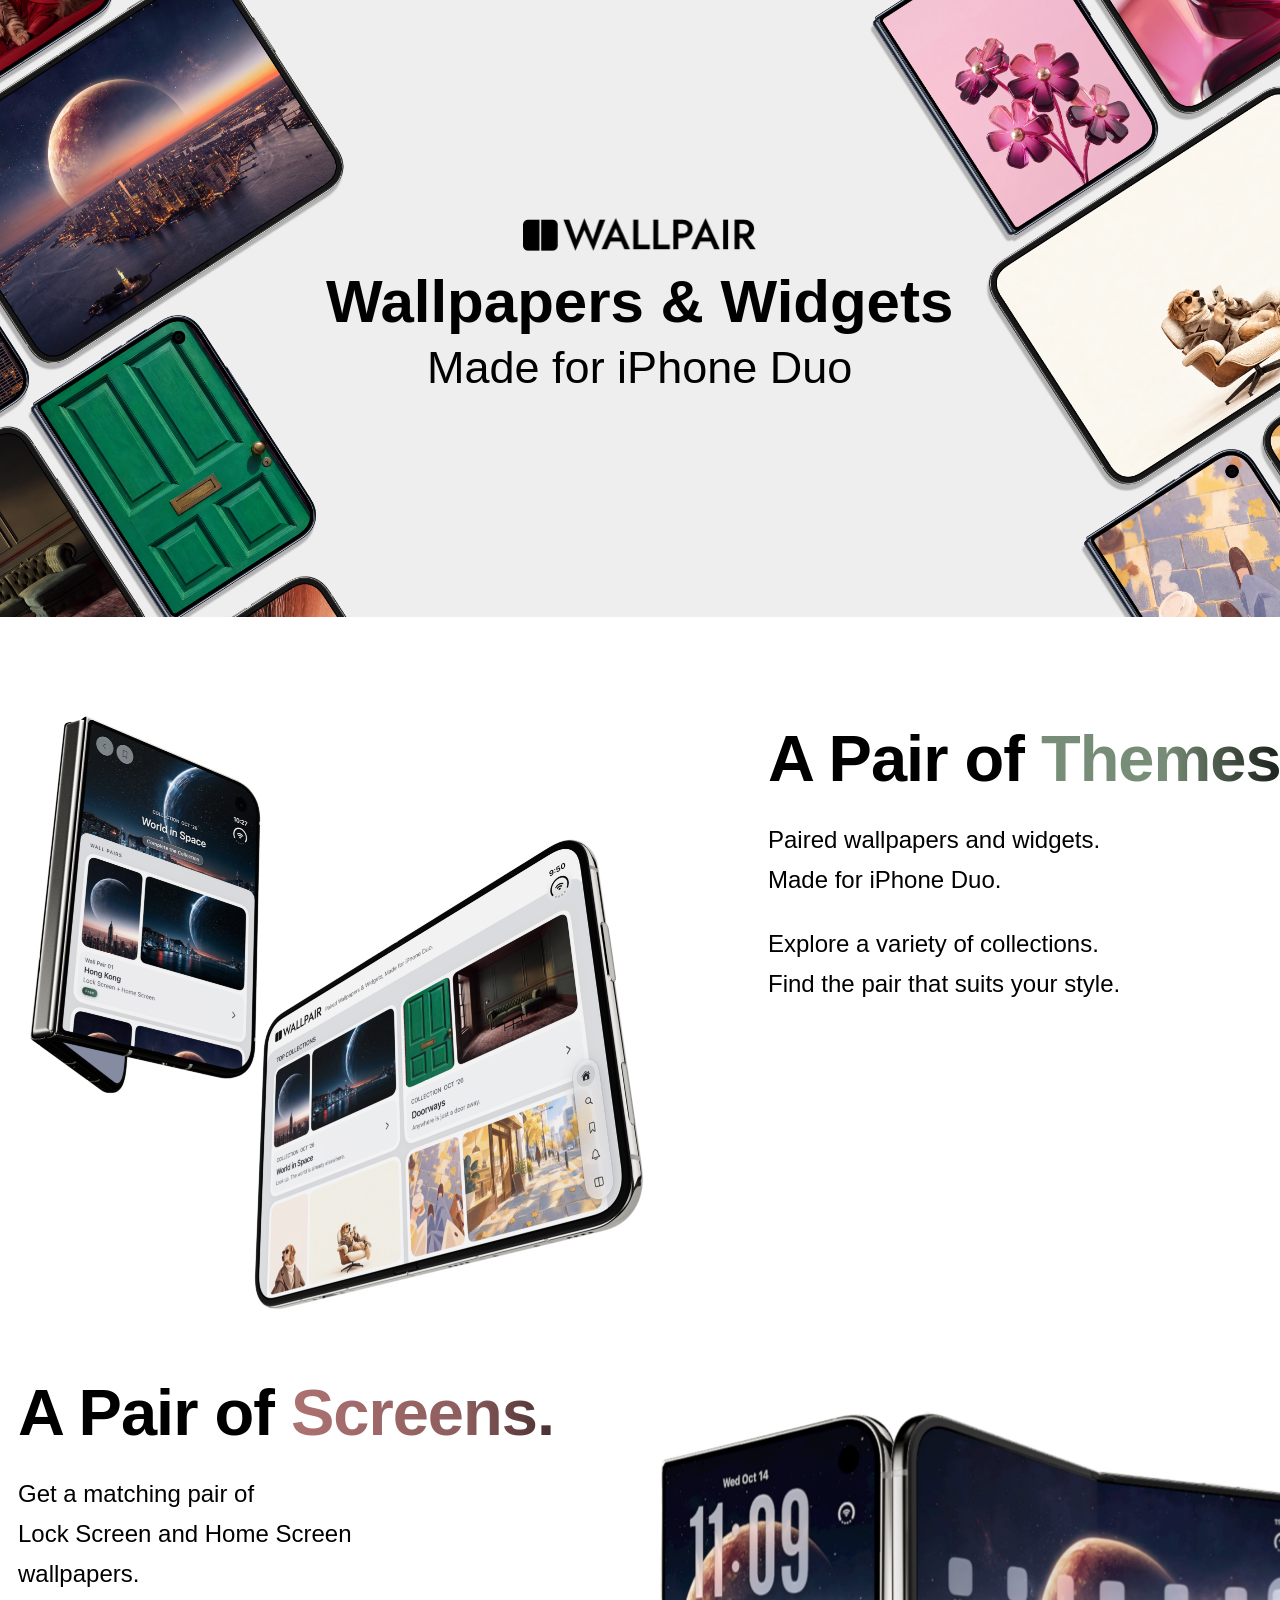
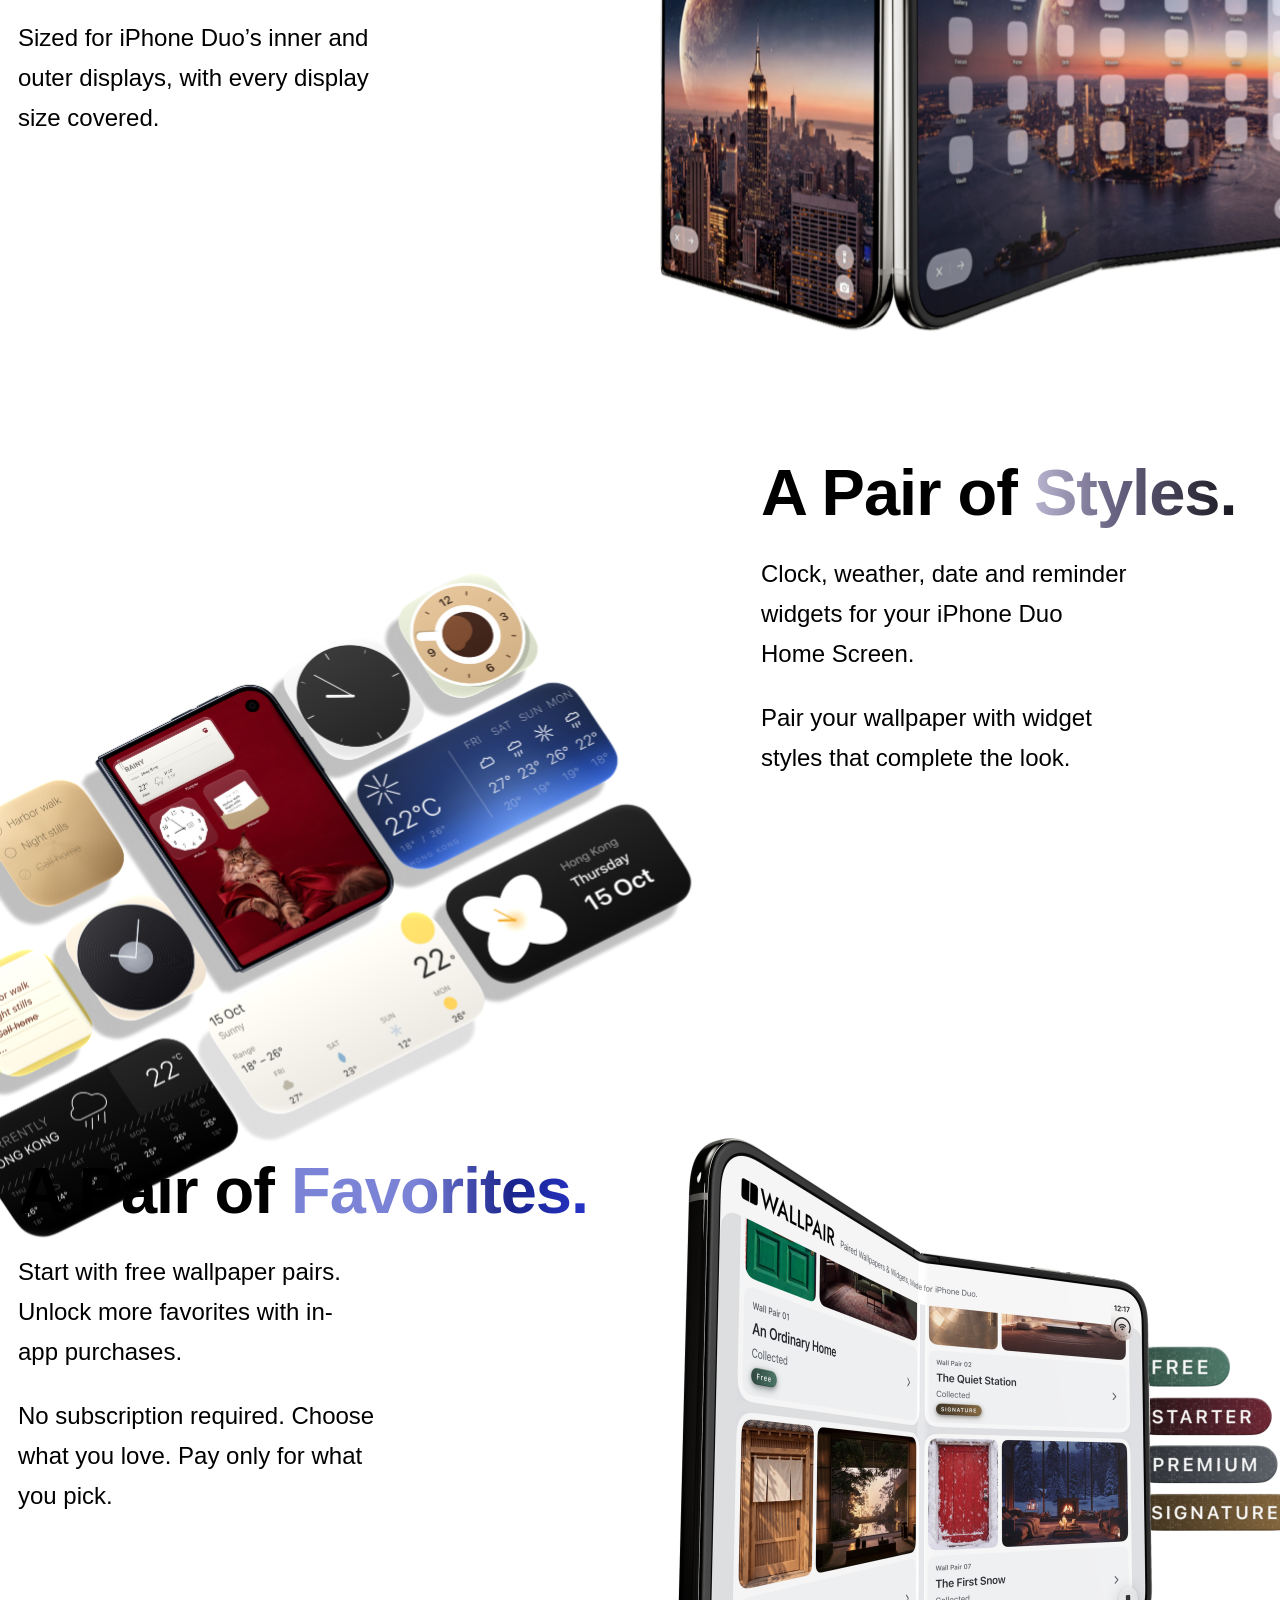
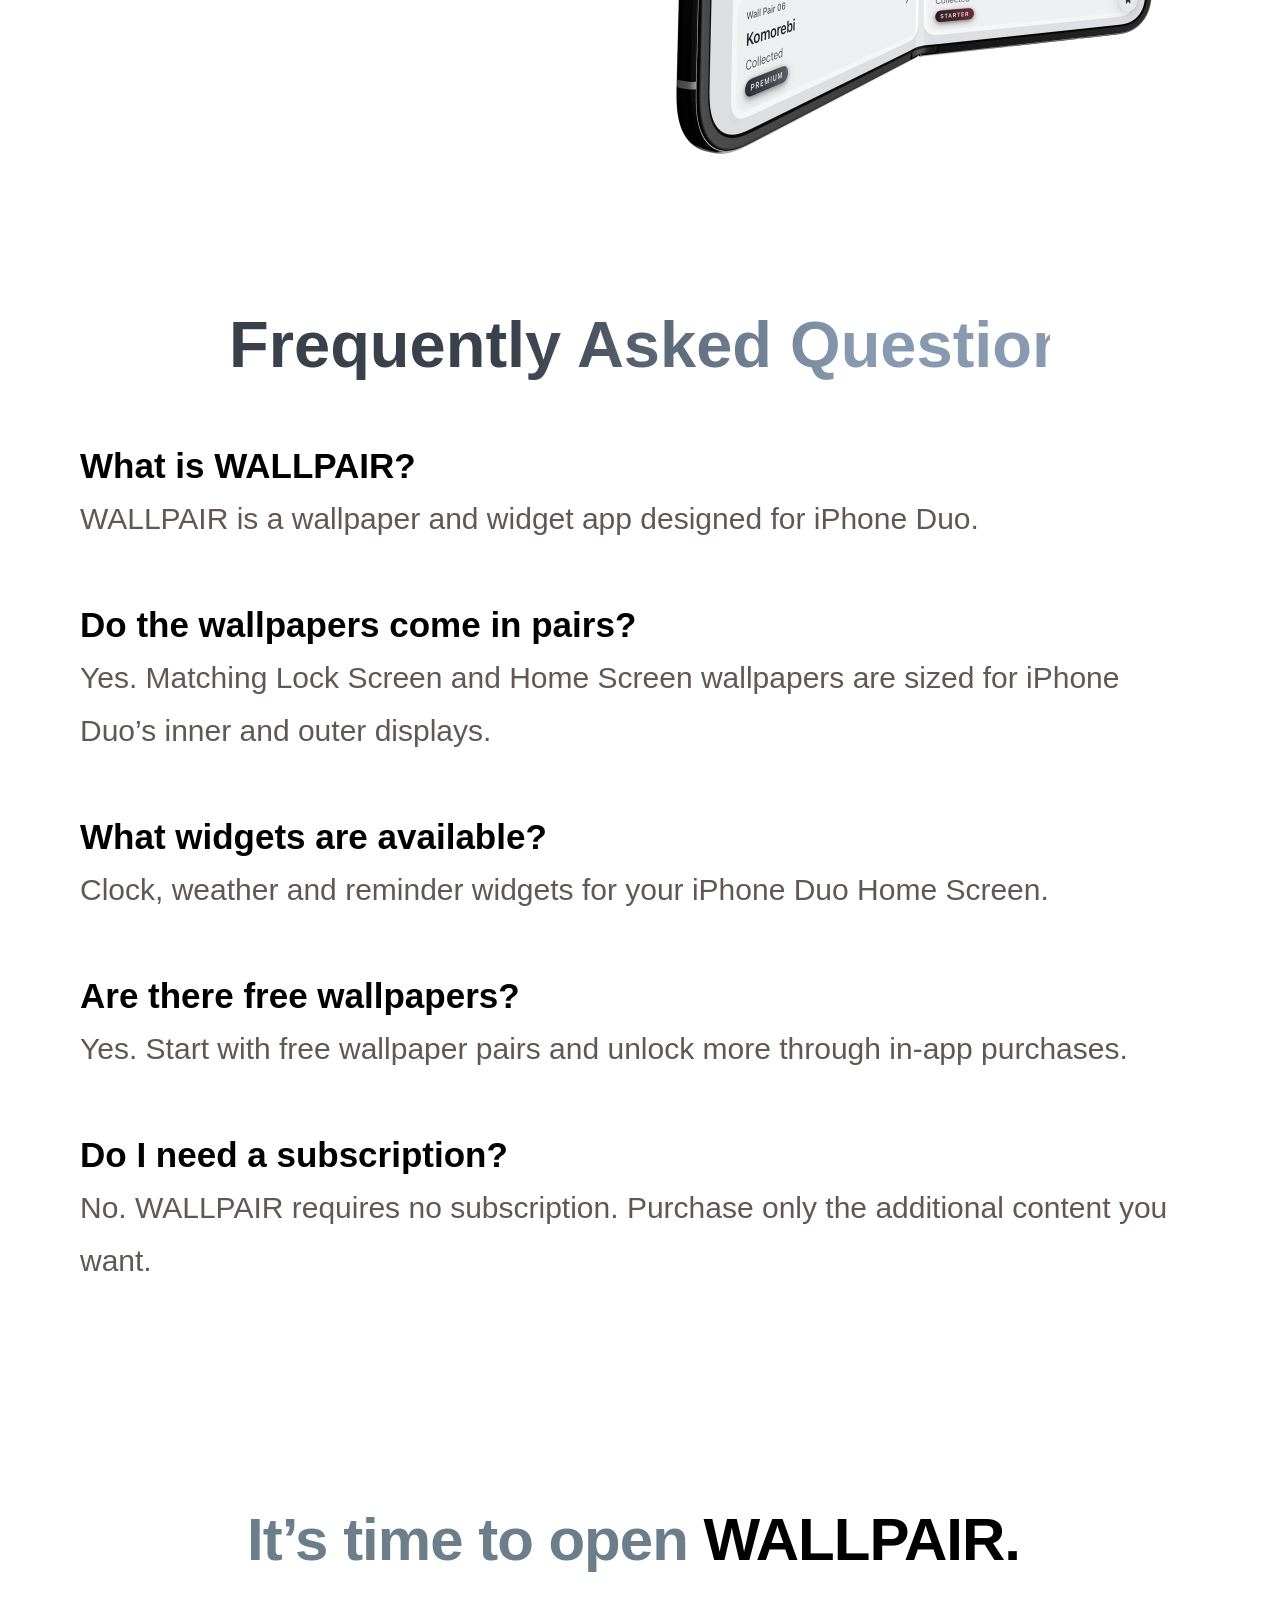
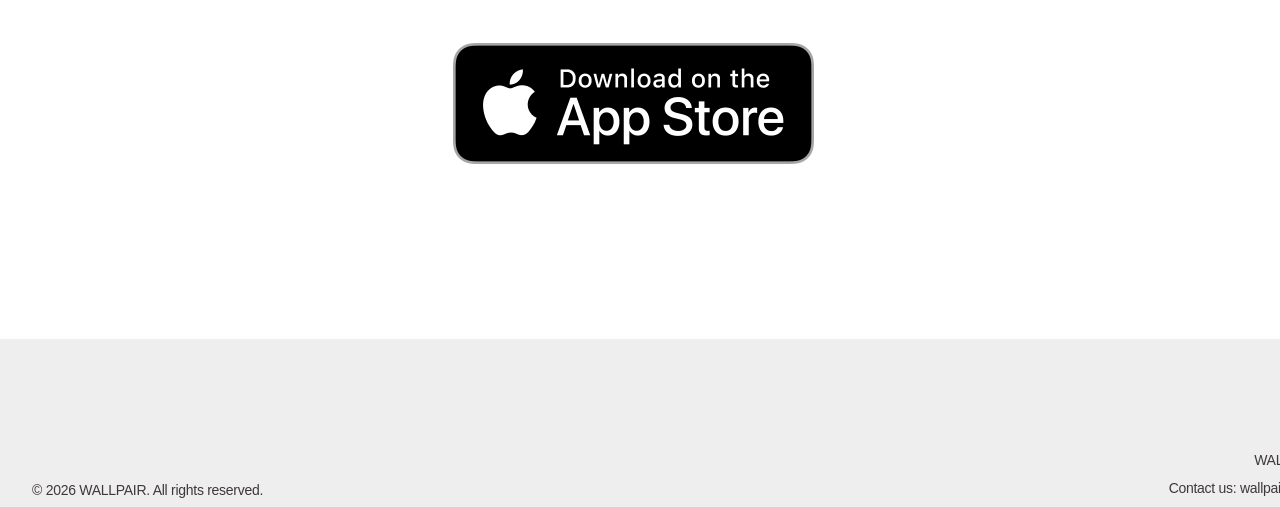
==== commit acea5095: "Revert "Improve SEO and GEO for wallpair.com" This reverts commit f837a3f698d5d55ff3232bfb3bc0c4298c" ====
--- a/index.html
+++ b/index.html
@@ -3,133 +3,15 @@
 <head>
   <meta charset="UTF-8" />
   <meta name="viewport" content="width=device-width, initial-scale=1" />
-  <title>WALLPAIR — iPhone Duo Wallpapers &amp; Widgets</title>
-  <meta name="description" content="WALLPAIR is the iPhone Duo app for paired Lock Screen and Home Screen wallpapers and matching widgets. Free pairs to start. No subscription." />
-  <meta name="author" content="WALLPAIR" />
-  <meta name="robots" content="index, follow" />
-  <meta name="theme-color" content="#eeeeee" />
-  <link rel="canonical" href="https://wallpair.com/" />
-  <link rel="alternate" type="text/plain" href="https://wallpair.com/llms.txt" title="LLM summary" />
-
-  <meta property="og:type" content="website" />
-  <meta property="og:site_name" content="WALLPAIR" />
-  <meta property="og:locale" content="en_US" />
-  <meta property="og:url" content="https://wallpair.com/" />
-  <meta property="og:title" content="WALLPAIR — iPhone Duo Wallpapers &amp; Widgets" />
-  <meta property="og:description" content="Paired Lock Screen and Home Screen wallpapers and widgets, made for iPhone Duo. Free pairs to start. No subscription." />
-  <meta property="og:image" content="https://wallpair.com/material/Wallpair%20Product%20page%20header-3.png" />
-  <meta property="og:image:alt" content="WALLPAIR on iPhone Duo — paired wallpapers and widgets" />
-
-  <meta name="twitter:card" content="summary_large_image" />
-  <meta name="twitter:title" content="WALLPAIR — iPhone Duo Wallpapers &amp; Widgets" />
-  <meta name="twitter:description" content="Paired wallpapers and widgets for iPhone Duo. Matching Lock Screen and Home Screen. No subscription." />
-  <meta name="twitter:image" content="https://wallpair.com/material/Wallpair%20Product%20page%20header-3.png" />
-
+  <title>Wallpair - iPhone Duo Wallpapers &amp; Widgets</title>
+  <meta name="description" content="Paired wallpapers and widgets. Made for iPhone Duo. Matching Lock Screen and Home Screen wallpapers sized for every display." />
   <link rel="stylesheet" href="css/style.css?v=hires38" />
-
-  <script type="application/ld+json">
-  {
-    "@context": "https://schema.org",
-    "@graph": [
-      {
-        "@type": "Organization",
-        "@id": "https://wallpair.com/#organization",
-        "name": "WALLPAIR",
-        "alternateName": "Wallpair",
-        "url": "https://wallpair.com/",
-        "email": "wallpair.support@gmail.com",
-        "logo": "https://wallpair.com/material/WALLPAIR-3/WALLPAIR%20LOGO%201%20no%20ground%203.png",
-        "founder": { "@type": "Person", "name": "Wai Ho Tsang" }
-      },
-      {
-        "@type": "WebSite",
-        "@id": "https://wallpair.com/#website",
-        "url": "https://wallpair.com/",
-        "name": "WALLPAIR",
-        "description": "Paired wallpapers and widgets for iPhone Duo.",
-        "publisher": { "@id": "https://wallpair.com/#organization" },
-        "inLanguage": "en"
-      },
-      {
-        "@type": "SoftwareApplication",
-        "@id": "https://wallpair.com/#app",
-        "name": "WALLPAIR",
-        "alternateName": ["Wallpair", "WALLPAIR for iPhone Duo"],
-        "url": "https://wallpair.com/",
-        "applicationCategory": "LifestyleApplication",
-        "operatingSystem": "iOS",
-        "description": "WALLPAIR is an iPhone Duo app for paired Lock Screen and Home Screen wallpapers and matching Home Screen widgets. Wallpaper pairs are sized for iPhone Duo inner and outer displays. Start with free pairs and unlock more with in-app purchases. No subscription.",
-        "offers": {
-          "@type": "Offer",
-          "price": "0",
-          "priceCurrency": "USD",
-          "description": "Free to download. Optional in-app purchases. No subscription."
-        },
-        "featureList": [
-          "Paired Lock Screen and Home Screen wallpapers for iPhone Duo",
-          "Sized for inner and outer displays",
-          "Clock, weather, date and reminder widgets",
-          "Free wallpaper pairs to start",
-          "Unlock more with in-app purchases",
-          "No subscription"
-        ],
-        "author": { "@id": "https://wallpair.com/#organization" }
-      },
-      {
-        "@type": "FAQPage",
-        "@id": "https://wallpair.com/#faq",
-        "mainEntity": [
-          {
-            "@type": "Question",
-            "name": "What is WALLPAIR?",
-            "acceptedAnswer": {
-              "@type": "Answer",
-              "text": "WALLPAIR is an iPhone Duo app for paired Lock Screen and Home Screen wallpapers and matching Home Screen widgets."
-            }
-          },
-          {
-            "@type": "Question",
-            "name": "Do the wallpapers come in pairs?",
-            "acceptedAnswer": {
-              "@type": "Answer",
-              "text": "Yes. WALLPAIR wallpapers come as matching Lock Screen and Home Screen pairs, sized for iPhone Duo inner and outer displays."
-            }
-          },
-          {
-            "@type": "Question",
-            "name": "What widgets are available?",
-            "acceptedAnswer": {
-              "@type": "Answer",
-              "text": "WALLPAIR includes clock, weather, date and reminder widgets for the iPhone Duo Home Screen, designed to pair with your wallpaper."
-            }
-          },
-          {
-            "@type": "Question",
-            "name": "Are there free wallpapers?",
-            "acceptedAnswer": {
-              "@type": "Answer",
-              "text": "Yes. WALLPAIR includes free wallpaper pairs. You can unlock more favorites with in-app purchases."
-            }
-          },
-          {
-            "@type": "Question",
-            "name": "Do I need a subscription?",
-            "acceptedAnswer": {
-              "@type": "Answer",
-              "text": "No. WALLPAIR does not require a subscription. You only pay for the additional wallpaper pairs you choose."
-            }
-          }
-        ]
-      }
-    ]
-  }
-  </script>
 </head>
 <body>
   <div class="site">
     <header class="hero">
-      <img class="hero-bg hero-bg--desktop" src="material/Wallpair Product page header-3.png" alt="WALLPAIR paired wallpapers and widgets on iPhone Duo" />
-      <img class="hero-bg hero-bg--phone" src="material/Wallpair Search results.png" alt="WALLPAIR iPhone Duo wallpaper collections" />
+      <img class="hero-bg hero-bg--desktop" src="material/Wallpair Product page header-3.png" alt="" />
+      <img class="hero-bg hero-bg--phone" src="material/Wallpair Search results.png" alt="" />
       <div class="hero-copy">
         <img class="logo" src="material/WALLPAIR-3/WALLPAIR LOGO 1 no ground 3.png" alt="WALLPAIR" />
         <h1>Wallpapers &amp; Widgets</h1>
@@ -141,7 +23,7 @@
     <main>
       <section class="feature feature--themes" id="themes">
         <div class="feature-media">
-          <img class="group group-themes" src="material/Group 1.png" alt="WALLPAIR app on iPhone Duo showing paired wallpaper collections" />
+          <img class="group group-themes" src="material/Group 1.png" alt="WALLPAIR on iPhone Duo" />
         </div>
         <div class="feature-copy">
           <h2>A Pair of <span class="grad grad-themes">Themes.</span></h2>
@@ -157,13 +39,13 @@
           <p>Sized for iPhone&nbsp;Duo’s inner and outer displays, with every display size covered.</p>
         </div>
         <div class="feature-media feature-media--screens">
-          <img class="group group-screens" src="material/Group 2.png" alt="Matching WALLPAIR Lock Screen and Home Screen wallpapers for iPhone Duo" />
+          <img class="group group-screens" src="material/Group 2.png" alt="Matching Lock Screen and Home Screen wallpapers" />
         </div>
       </section>
 
       <section class="feature feature--styles" id="styles">
         <div class="feature-media feature-media--widgets">
-          <img class="group group-styles" src="material/Group 3.png" alt="WALLPAIR clock, weather, date and reminder widgets on iPhone Duo" />
+          <img class="group group-styles" src="material/Group 3.png" alt="Widgets for iPhone Duo Home Screen" />
         </div>
         <div class="feature-copy">
           <h2>A Pair of <span class="grad grad-styles">Styles.</span></h2>
@@ -179,7 +61,7 @@
           <p>No subscription required. Choose what you love. Pay only for what you pick.</p>
         </div>
         <div class="feature-media feature-media--favorites">
-          <img class="group group-favorites" src="material/Group 4.png" alt="WALLPAIR wallpaper library with free and premium pairs" />
+          <img class="group group-favorites" src="material/Group 4.png" alt="WALLPAIR wallpaper library" />
         </div>
       </section>
 
@@ -188,23 +70,23 @@
         <dl>
           <div>
             <dt>What is WALLPAIR?</dt>
-            <dd>WALLPAIR is an iPhone Duo app for paired Lock Screen and Home Screen wallpapers and matching Home Screen widgets.</dd>
+            <dd>WALLPAIR is a wallpaper and widget app designed for iPhone Duo.</dd>
           </div>
           <div>
             <dt>Do the wallpapers come in pairs?</dt>
-            <dd>Yes. WALLPAIR wallpapers come as matching Lock Screen and Home Screen pairs, sized for iPhone Duo inner and outer displays.</dd>
+            <dd>Yes. Matching Lock Screen and Home Screen wallpapers are sized for iPhone Duo’s inner and outer displays.</dd>
           </div>
           <div>
             <dt>What widgets are available?</dt>
-            <dd>WALLPAIR includes clock, weather, date and reminder widgets for the iPhone Duo Home Screen, designed to pair with your wallpaper.</dd>
+            <dd>Clock, weather and reminder widgets for your iPhone Duo Home Screen.</dd>
           </div>
           <div>
             <dt>Are there free wallpapers?</dt>
-            <dd>Yes. WALLPAIR includes free wallpaper pairs. You can unlock more favorites with in-app purchases.</dd>
+            <dd>Yes. Start with free wallpaper pairs and unlock more through in-app purchases.</dd>
           </div>
           <div>
             <dt>Do I need a subscription?</dt>
-            <dd>No. WALLPAIR does not require a subscription. You only pay for the additional wallpaper pairs you choose.</dd>
+            <dd>No. WALLPAIR requires no subscription. Purchase only the additional content you want.</dd>
           </div>
         </dl>
       </section>
@@ -212,7 +94,7 @@
       <section class="cta" id="download">
         <h2><span>It’s time to open </span>WALLPAIR.</h2>
         <a class="app-store" href="https://apps.apple.com" rel="noopener noreferrer">
-          <img src="material/WALLPAIR-3/Download on the App Store Button Badge.png" alt="Download WALLPAIR on the App Store" />
+          <img src="material/WALLPAIR-3/Download on the App Store Button Badge.png" alt="Download on the App Store" />
         </a>
       </section>
     </main>
@@ -222,9 +104,9 @@
     <footer class="footer">
       <div class="footer-inner">
         <p class="copyright">© 2026 WALLPAIR. All rights reserved.</p>
-        <nav class="footer-nav" aria-label="Footer">
-          <a class="link-support" href="https://wallpair.com/support.html">WALLPAIR Support</a>
-          <a class="link-privacy" href="https://wallpair.com/privacy.html">WALLPAIR Privacy Policy</a>
+        <nav class="footer-nav">
+          <a class="link-support" href="support.html">WALLPAIR Support</a>
+          <a class="link-privacy" href="privacy.html">WALLPAIR Privacy Policy</a>
           <a class="link-contact" href="mailto:wallpair.support@gmail.com">Contact us: wallpair.support@gmail.com</a>
         </nav>
       </div>
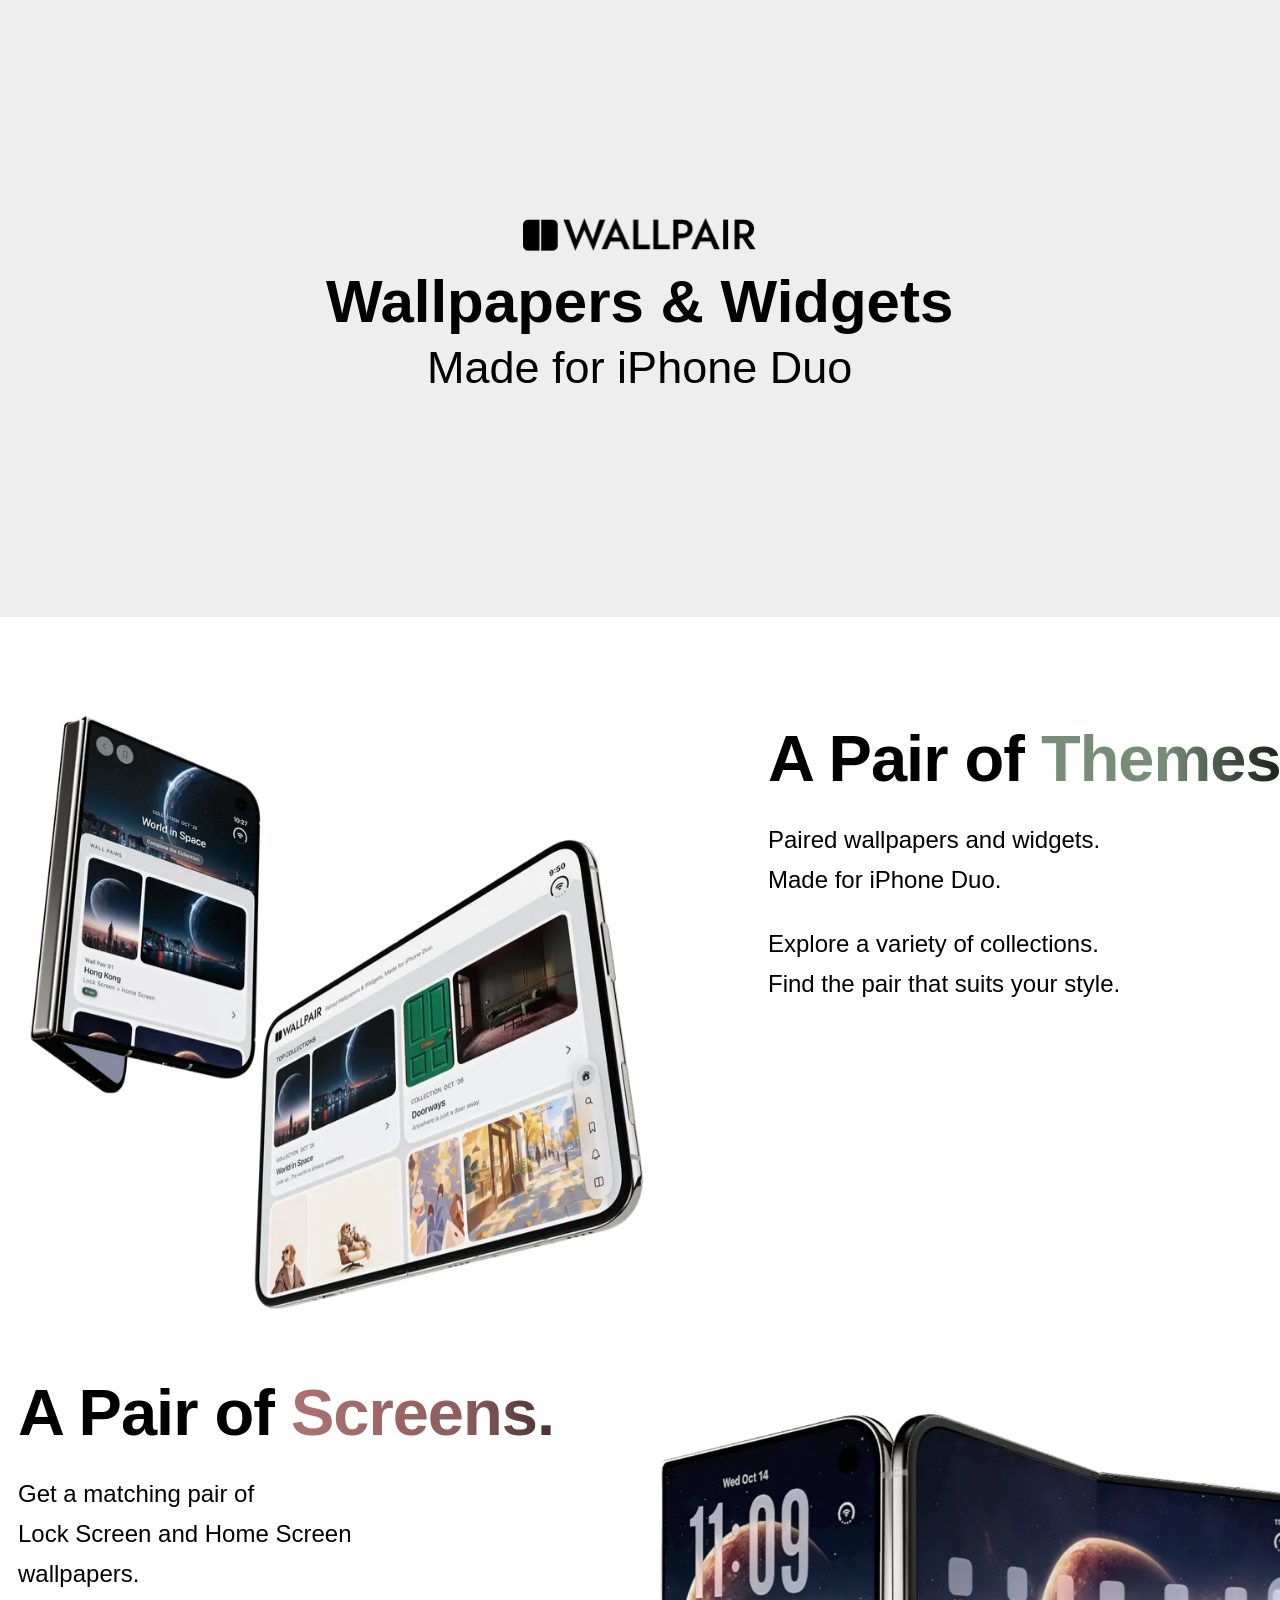
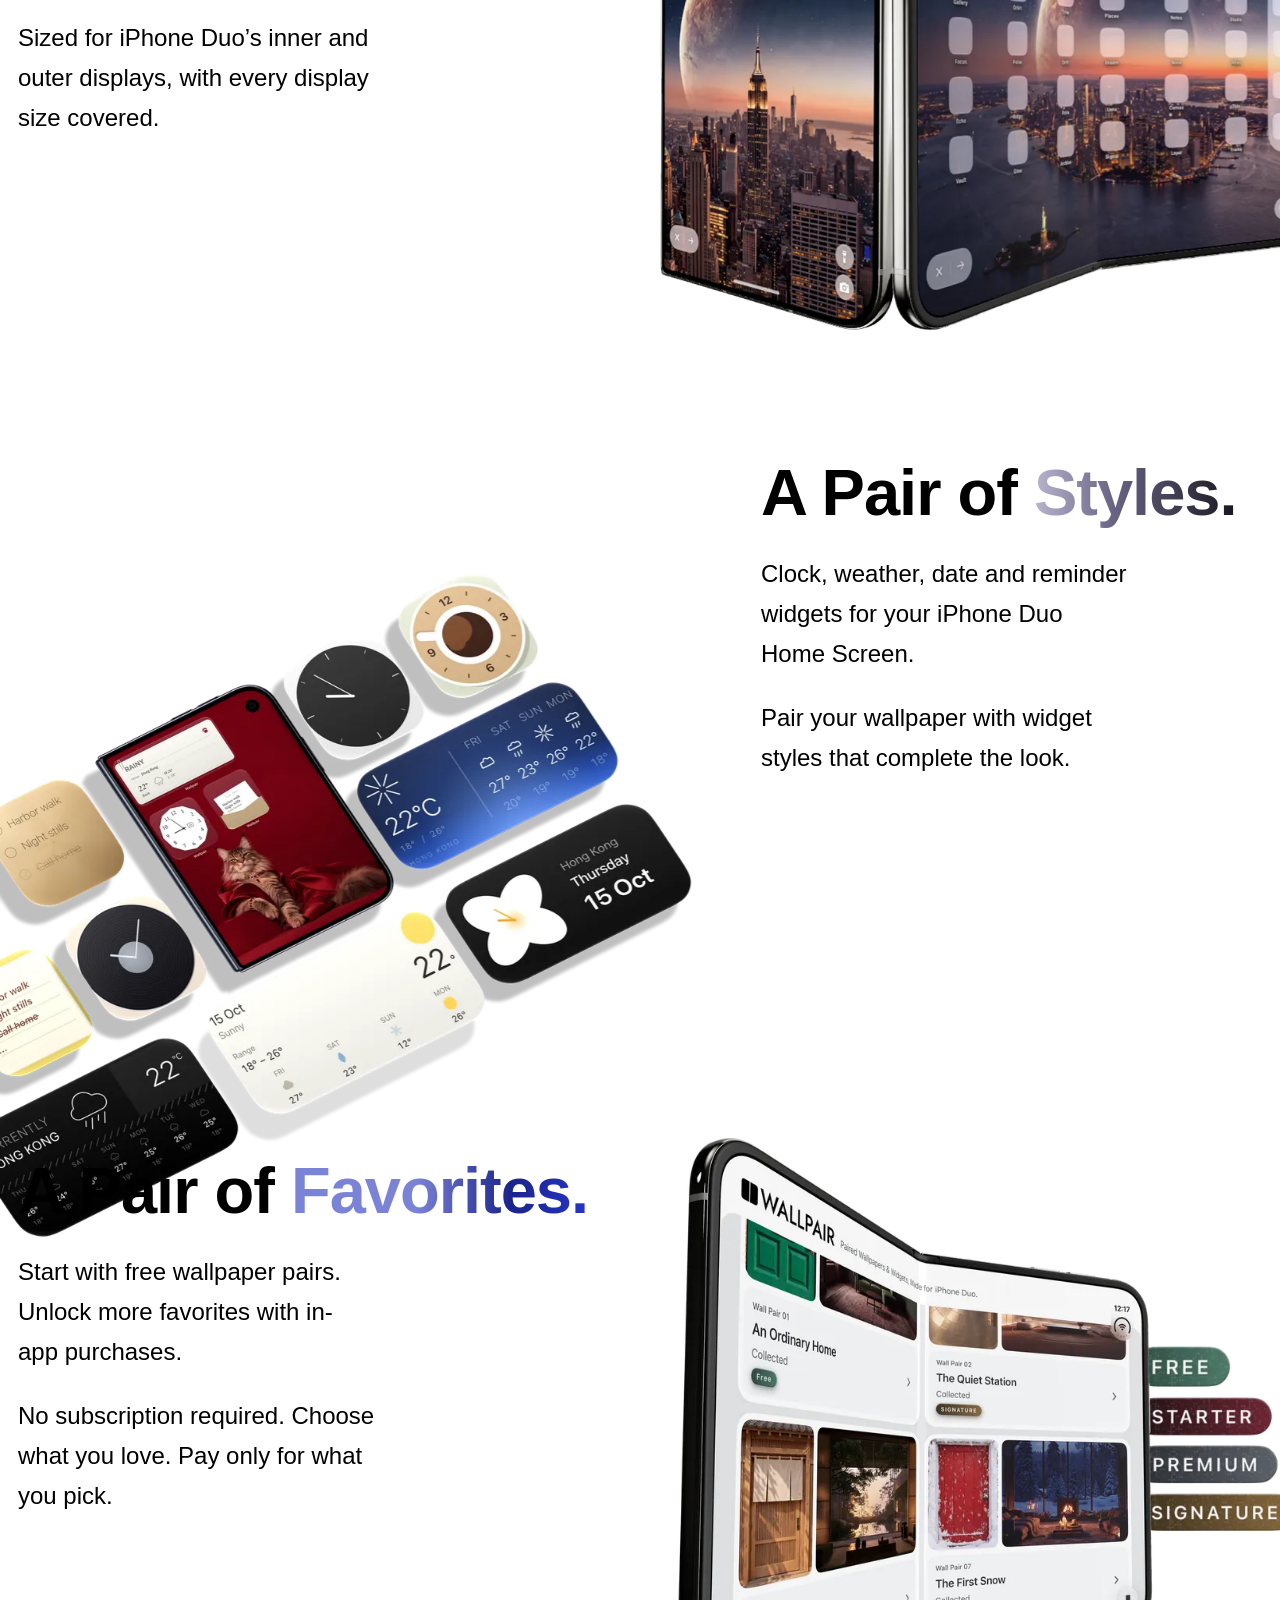
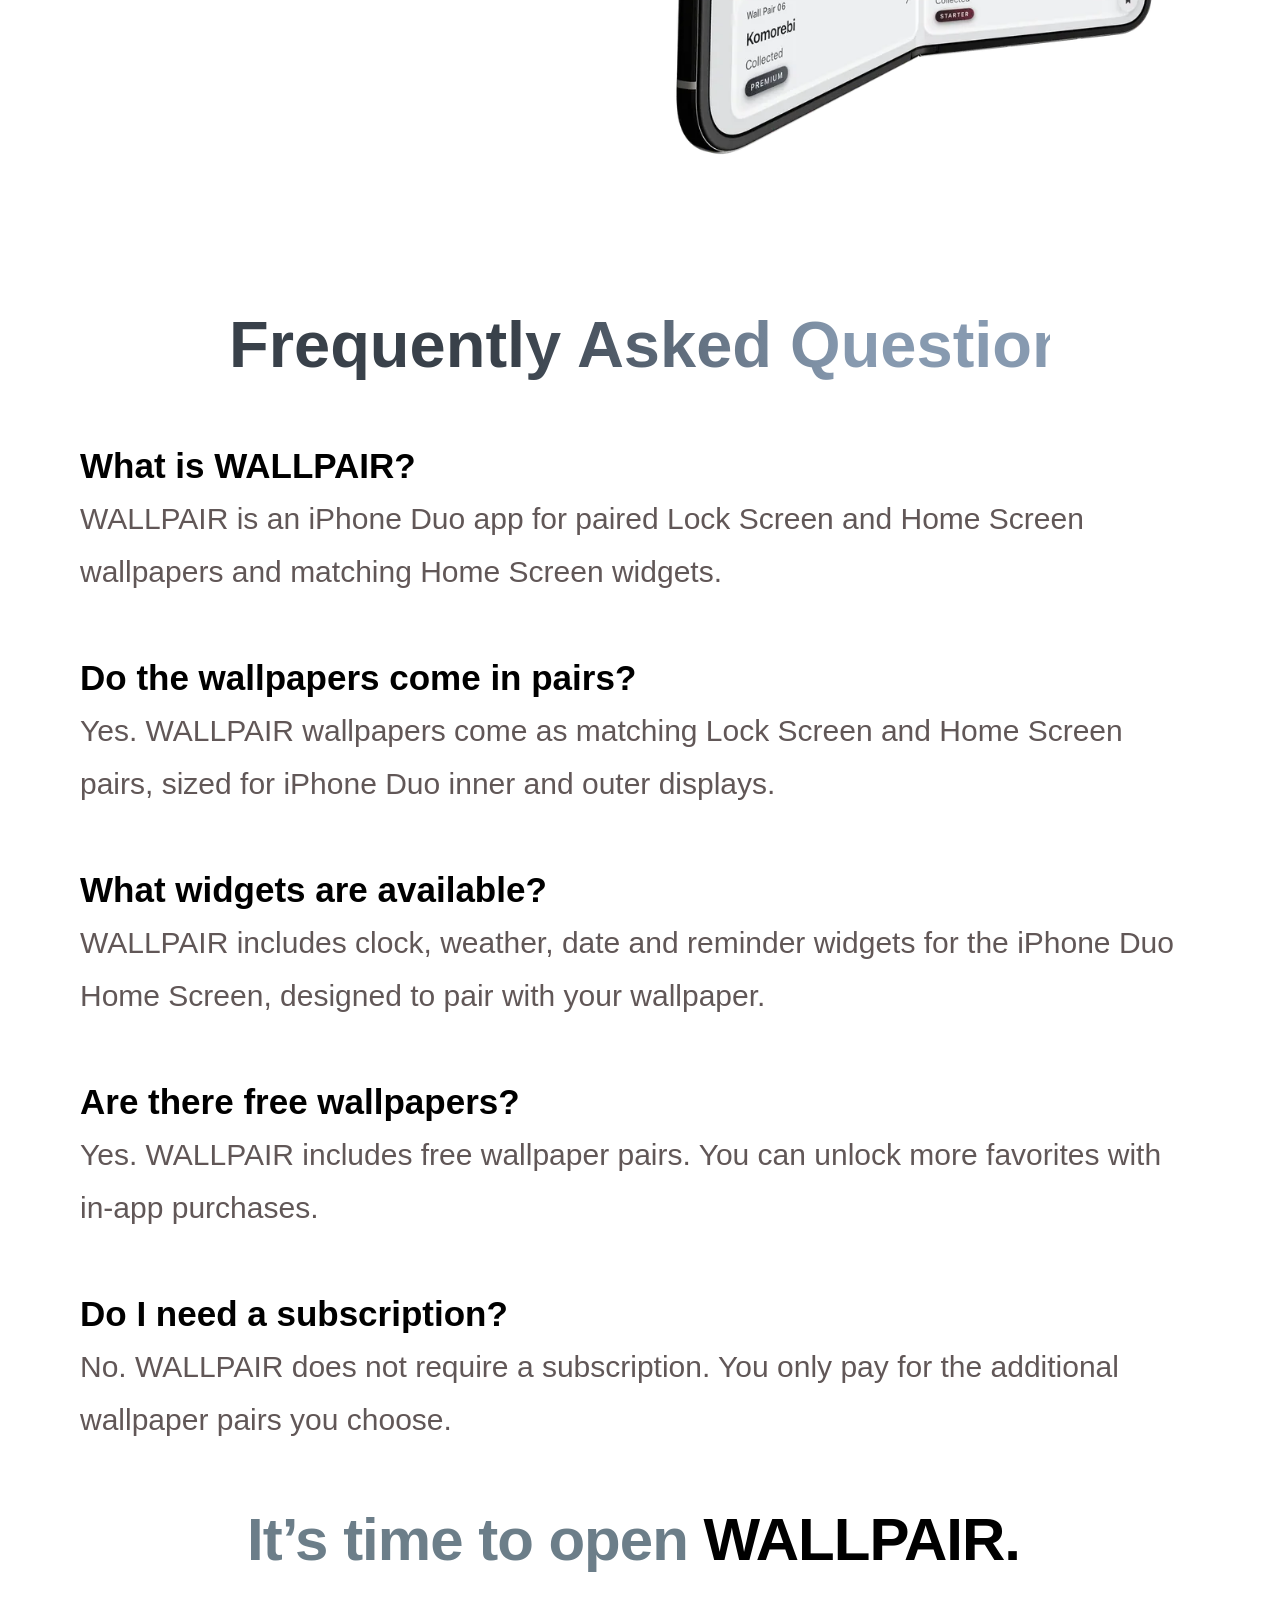
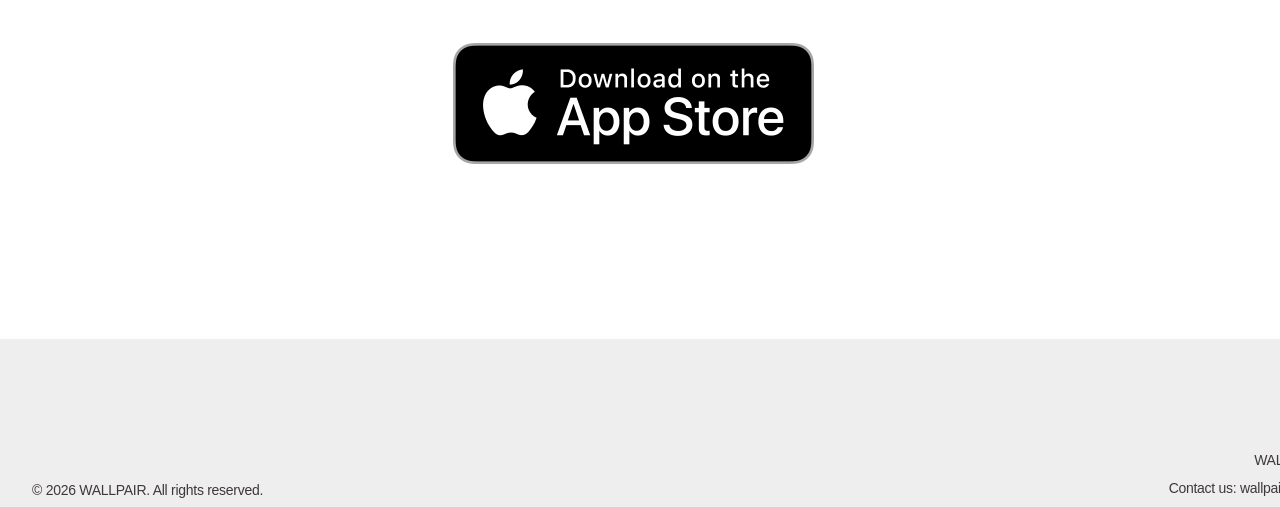
==== commit 0b7f5009: "Add SEO, favicon, and faster images" ====
--- a/index.html
+++ b/index.html
@@ -3,17 +3,158 @@
 <head>
   <meta charset="UTF-8" />
   <meta name="viewport" content="width=device-width, initial-scale=1" />
-  <title>Wallpair - iPhone Duo Wallpapers &amp; Widgets</title>
-  <meta name="description" content="Paired wallpapers and widgets. Made for iPhone Duo. Matching Lock Screen and Home Screen wallpapers sized for every display." />
-  <link rel="stylesheet" href="css/style.css?v=hires38" />
+  <title>WALLPAIR — iPhone Duo Wallpapers &amp; Widgets</title>
+  <meta name="description" content="WALLPAIR is the iPhone Duo app for paired Lock Screen and Home Screen wallpapers and matching widgets. Free pairs to start. No subscription." />
+  <meta name="author" content="WALLPAIR" />
+  <meta name="robots" content="index, follow" />
+  <meta name="theme-color" content="#eeeeee" />
+  <link rel="icon" href="/favicon.ico" sizes="48x48" />
+  <link rel="icon" type="image/png" sizes="48x48" href="/favicon-48.png" />
+  <link rel="icon" type="image/png" sizes="32x32" href="/favicon-32.png" />
+  <link rel="apple-touch-icon" sizes="180x180" href="/apple-touch-icon.png" />
+  <link rel="canonical" href="https://wallpair.com/" />
+  <link rel="alternate" type="text/plain" href="https://wallpair.com/llms.txt" title="LLM summary" />
+
+  <meta property="og:type" content="website" />
+  <meta property="og:site_name" content="WALLPAIR" />
+  <meta property="og:locale" content="en_US" />
+  <meta property="og:url" content="https://wallpair.com/" />
+  <meta property="og:title" content="WALLPAIR — iPhone Duo Wallpapers &amp; Widgets" />
+  <meta property="og:description" content="Paired Lock Screen and Home Screen wallpapers and widgets, made for iPhone Duo. Free pairs to start. No subscription." />
+  <meta property="og:image" content="https://wallpair.com/material/opt/og.jpg" />
+  <meta property="og:image:alt" content="WALLPAIR on iPhone Duo — paired wallpapers and widgets" />
+
+  <meta name="twitter:card" content="summary_large_image" />
+  <meta name="twitter:title" content="WALLPAIR — iPhone Duo Wallpapers &amp; Widgets" />
+  <meta name="twitter:description" content="Paired wallpapers and widgets for iPhone Duo. Matching Lock Screen and Home Screen. No subscription." />
+  <meta name="twitter:image" content="https://wallpair.com/material/opt/og.jpg" />
+
+  <link rel="stylesheet" href="css/style.css?v=fast1" />
+
+  <script type="application/ld+json">
+  {
+    "@context": "https://schema.org",
+    "@graph": [
+      {
+        "@type": "Organization",
+        "@id": "https://wallpair.com/#organization",
+        "name": "WALLPAIR",
+        "alternateName": "Wallpair",
+        "url": "https://wallpair.com/",
+        "email": "wallpair.support@gmail.com",
+        "logo": "https://wallpair.com/icon-192.png",
+        "founder": { "@type": "Person", "name": "Wai Ho Tsang" }
+      },
+      {
+        "@type": "WebSite",
+        "@id": "https://wallpair.com/#website",
+        "url": "https://wallpair.com/",
+        "name": "WALLPAIR",
+        "description": "Paired wallpapers and widgets for iPhone Duo.",
+        "publisher": { "@id": "https://wallpair.com/#organization" },
+        "inLanguage": "en"
+      },
+      {
+        "@type": "SoftwareApplication",
+        "@id": "https://wallpair.com/#app",
+        "name": "WALLPAIR",
+        "alternateName": ["Wallpair", "WALLPAIR for iPhone Duo"],
+        "url": "https://wallpair.com/",
+        "image": "https://wallpair.com/icon-192.png",
+        "applicationCategory": "LifestyleApplication",
+        "operatingSystem": "iOS",
+        "description": "WALLPAIR is an iPhone Duo app for paired Lock Screen and Home Screen wallpapers and matching Home Screen widgets. Wallpaper pairs are sized for iPhone Duo inner and outer displays. Start with free pairs and unlock more with in-app purchases. No subscription.",
+        "offers": {
+          "@type": "Offer",
+          "price": "0",
+          "priceCurrency": "USD",
+          "description": "Free to download. Optional in-app purchases. No subscription."
+        },
+        "featureList": [
+          "Paired Lock Screen and Home Screen wallpapers for iPhone Duo",
+          "Sized for inner and outer displays",
+          "Clock, weather, date and reminder widgets",
+          "Free wallpaper pairs to start",
+          "Unlock more with in-app purchases",
+          "No subscription"
+        ],
+        "author": { "@id": "https://wallpair.com/#organization" }
+      },
+      {
+        "@type": "FAQPage",
+        "@id": "https://wallpair.com/#faq",
+        "mainEntity": [
+          {
+            "@type": "Question",
+            "name": "What is WALLPAIR?",
+            "acceptedAnswer": {
+              "@type": "Answer",
+              "text": "WALLPAIR is an iPhone Duo app for paired Lock Screen and Home Screen wallpapers and matching Home Screen widgets."
+            }
+          },
+          {
+            "@type": "Question",
+            "name": "Do the wallpapers come in pairs?",
+            "acceptedAnswer": {
+              "@type": "Answer",
+              "text": "Yes. WALLPAIR wallpapers come as matching Lock Screen and Home Screen pairs, sized for iPhone Duo inner and outer displays."
+            }
+          },
+          {
+            "@type": "Question",
+            "name": "What widgets are available?",
+            "acceptedAnswer": {
+              "@type": "Answer",
+              "text": "WALLPAIR includes clock, weather, date and reminder widgets for the iPhone Duo Home Screen, designed to pair with your wallpaper."
+            }
+          },
+          {
+            "@type": "Question",
+            "name": "Are there free wallpapers?",
+            "acceptedAnswer": {
+              "@type": "Answer",
+              "text": "Yes. WALLPAIR includes free wallpaper pairs. You can unlock more favorites with in-app purchases."
+            }
+          },
+          {
+            "@type": "Question",
+            "name": "Do I need a subscription?",
+            "acceptedAnswer": {
+              "@type": "Answer",
+              "text": "No. WALLPAIR does not require a subscription. You only pay for the additional wallpaper pairs you choose."
+            }
+          }
+        ]
+      }
+    ]
+  }
+  </script>
 </head>
 <body>
   <div class="site">
     <header class="hero">
-      <img class="hero-bg hero-bg--desktop" src="material/Wallpair Product page header-3.png" alt="" />
-      <img class="hero-bg hero-bg--phone" src="material/Wallpair Search results.png" alt="" />
+      <picture>
+        <source
+          media="(max-width: 699px)"
+          type="image/webp"
+          srcset="material/opt/hero-phone-800.webp 800w, material/opt/hero-phone.webp 1560w"
+          sizes="100vw"
+        />
+        <source
+          type="image/webp"
+          srcset="material/opt/hero-desktop-1920.webp 1920w, material/opt/hero-desktop-2880.webp 2880w"
+          sizes="100vw"
+        />
+        <img
+          class="hero-bg"
+          src="material/opt/hero-desktop-1920.webp"
+          alt="WALLPAIR paired wallpapers and widgets on iPhone Duo"
+          fetchpriority="high"
+          decoding="async"
+        />
+      </picture>
       <div class="hero-copy">
-        <img class="logo" src="material/WALLPAIR-3/WALLPAIR LOGO 1 no ground 3.png" alt="WALLPAIR" />
+        <img class="logo" src="material/WALLPAIR-3/WALLPAIR LOGO 1 no ground 3.png" alt="WALLPAIR" width="468" height="67" decoding="async" />
         <h1>Wallpapers &amp; Widgets</h1>
         <p class="tagline">Made for iPhone Duo</p>
       </div>
@@ -23,7 +164,17 @@
     <main>
       <section class="feature feature--themes" id="themes">
         <div class="feature-media">
-          <img class="group group-themes" src="material/Group 1.png" alt="WALLPAIR on iPhone Duo" />
+          <img
+            class="group group-themes"
+            src="material/opt/group-1.webp"
+            srcset="material/opt/group-1-1000.webp 1000w, material/opt/group-1.webp 2000w"
+            sizes="(max-width: 699px) 100vw, (max-width: 1100px) 50vw, 836px"
+            width="2000"
+            height="1637"
+            alt="WALLPAIR app on iPhone Duo showing paired wallpaper collections"
+            loading="lazy"
+            decoding="async"
+          />
         </div>
         <div class="feature-copy">
           <h2>A Pair of <span class="grad grad-themes">Themes.</span></h2>
@@ -39,13 +190,33 @@
           <p>Sized for iPhone&nbsp;Duo’s inner and outer displays, with every display size covered.</p>
         </div>
         <div class="feature-media feature-media--screens">
-          <img class="group group-screens" src="material/Group 2.png" alt="Matching Lock Screen and Home Screen wallpapers" />
+          <img
+            class="group group-screens"
+            src="material/opt/group-2.webp"
+            srcset="material/opt/group-2-900.webp 900w, material/opt/group-2.webp 1800w"
+            sizes="(max-width: 699px) 92vw, (max-width: 1100px) 50vw, 675px"
+            width="1800"
+            height="1414"
+            alt="Matching WALLPAIR Lock Screen and Home Screen wallpapers for iPhone Duo"
+            loading="lazy"
+            decoding="async"
+          />
         </div>
       </section>
 
       <section class="feature feature--styles" id="styles">
         <div class="feature-media feature-media--widgets">
-          <img class="group group-styles" src="material/Group 3.png" alt="Widgets for iPhone Duo Home Screen" />
+          <img
+            class="group group-styles"
+            src="material/opt/group-3.webp"
+            srcset="material/opt/group-3-900.webp 900w, material/opt/group-3.webp 1800w"
+            sizes="(max-width: 699px) 100vw, (max-width: 1100px) 50vw, 702px"
+            width="1800"
+            height="1751"
+            alt="WALLPAIR clock, weather, date and reminder widgets on iPhone Duo"
+            loading="lazy"
+            decoding="async"
+          />
         </div>
         <div class="feature-copy">
           <h2>A Pair of <span class="grad grad-styles">Styles.</span></h2>
@@ -61,7 +232,17 @@
           <p>No subscription required. Choose what you love. Pay only for what you pick.</p>
         </div>
         <div class="feature-media feature-media--favorites">
-          <img class="group group-favorites" src="material/Group 4.png" alt="WALLPAIR wallpaper library" />
+          <img
+            class="group group-favorites"
+            src="material/opt/group-4.webp"
+            srcset="material/opt/group-4-900.webp 900w, material/opt/group-4.webp 1800w"
+            sizes="(max-width: 699px) 92vw, (max-width: 1100px) 50vw, 716px"
+            width="1800"
+            height="1800"
+            alt="WALLPAIR wallpaper library with free and premium pairs"
+            loading="lazy"
+            decoding="async"
+          />
         </div>
       </section>
 
@@ -70,23 +251,23 @@
         <dl>
           <div>
             <dt>What is WALLPAIR?</dt>
-            <dd>WALLPAIR is a wallpaper and widget app designed for iPhone Duo.</dd>
+            <dd>WALLPAIR is an iPhone Duo app for paired Lock Screen and Home Screen wallpapers and matching Home Screen widgets.</dd>
           </div>
           <div>
             <dt>Do the wallpapers come in pairs?</dt>
-            <dd>Yes. Matching Lock Screen and Home Screen wallpapers are sized for iPhone Duo’s inner and outer displays.</dd>
+            <dd>Yes. WALLPAIR wallpapers come as matching Lock Screen and Home Screen pairs, sized for iPhone Duo inner and outer displays.</dd>
           </div>
           <div>
             <dt>What widgets are available?</dt>
-            <dd>Clock, weather and reminder widgets for your iPhone Duo Home Screen.</dd>
+            <dd>WALLPAIR includes clock, weather, date and reminder widgets for the iPhone Duo Home Screen, designed to pair with your wallpaper.</dd>
           </div>
           <div>
             <dt>Are there free wallpapers?</dt>
-            <dd>Yes. Start with free wallpaper pairs and unlock more through in-app purchases.</dd>
+            <dd>Yes. WALLPAIR includes free wallpaper pairs. You can unlock more favorites with in-app purchases.</dd>
           </div>
           <div>
             <dt>Do I need a subscription?</dt>
-            <dd>No. WALLPAIR requires no subscription. Purchase only the additional content you want.</dd>
+            <dd>No. WALLPAIR does not require a subscription. You only pay for the additional wallpaper pairs you choose.</dd>
           </div>
         </dl>
       </section>
@@ -94,7 +275,7 @@
       <section class="cta" id="download">
         <h2><span>It’s time to open </span>WALLPAIR.</h2>
         <a class="app-store" href="https://apps.apple.com" rel="noopener noreferrer">
-          <img src="material/WALLPAIR-3/Download on the App Store Button Badge.png" alt="Download on the App Store" />
+          <img src="material/WALLPAIR-3/Download on the App Store Button Badge.png" alt="Download WALLPAIR on the App Store" width="722" height="242" loading="lazy" decoding="async" />
         </a>
       </section>
     </main>
@@ -104,9 +285,9 @@
     <footer class="footer">
       <div class="footer-inner">
         <p class="copyright">© 2026 WALLPAIR. All rights reserved.</p>
-        <nav class="footer-nav">
-          <a class="link-support" href="support.html">WALLPAIR Support</a>
-          <a class="link-privacy" href="privacy.html">WALLPAIR Privacy Policy</a>
+        <nav class="footer-nav" aria-label="Footer">
+          <a class="link-support" href="https://wallpair.com/support.html">WALLPAIR Support</a>
+          <a class="link-privacy" href="https://wallpair.com/privacy.html">WALLPAIR Privacy Policy</a>
           <a class="link-contact" href="mailto:wallpair.support@gmail.com">Contact us: wallpair.support@gmail.com</a>
         </nav>
       </div>
--- a/css/style.css
+++ b/css/style.css
@@ -62,6 +62,11 @@
   background: var(--bg);
 }
 
+.hero picture {
+  display: block;
+  line-height: 0;
+}
+
 .hero-bg {
   max-width: none;
   will-change: transform;
@@ -105,10 +110,6 @@
 }
 
 .break-phone {
-  display: none;
-}
-
-.hero-bg--phone {
   display: none;
 }
 
@@ -163,12 +164,16 @@
     z-index: 2;
   }
 
+  .hero picture,
   .hero-bg {
     position: absolute;
     inset: 0;
     width: 100%;
     height: 100%;
     max-width: none;
+  }
+
+  .hero-bg {
     object-fit: cover;
     object-position: center;
     pointer-events: none;
@@ -542,12 +547,16 @@
     justify-content: center;
   }
 
+  .hero picture,
   .hero-bg {
     position: absolute;
     inset: 0;
     width: 100%;
     height: 100%;
     max-width: none;
+  }
+
+  .hero-bg {
     object-fit: contain;
     object-position: center;
     pointer-events: none;
@@ -762,17 +771,17 @@
     overflow: hidden;
   }
 
-  .hero-bg--desktop {
-    display: none;
-  }
-
-  .hero-bg--phone {
+  .hero picture,
+  .hero-bg {
     display: block;
     position: relative;
     inset: auto;
     width: 100%;
     height: auto;
     max-width: none;
+  }
+
+  .hero-bg {
     object-fit: contain;
     object-position: top center;
     pointer-events: none;
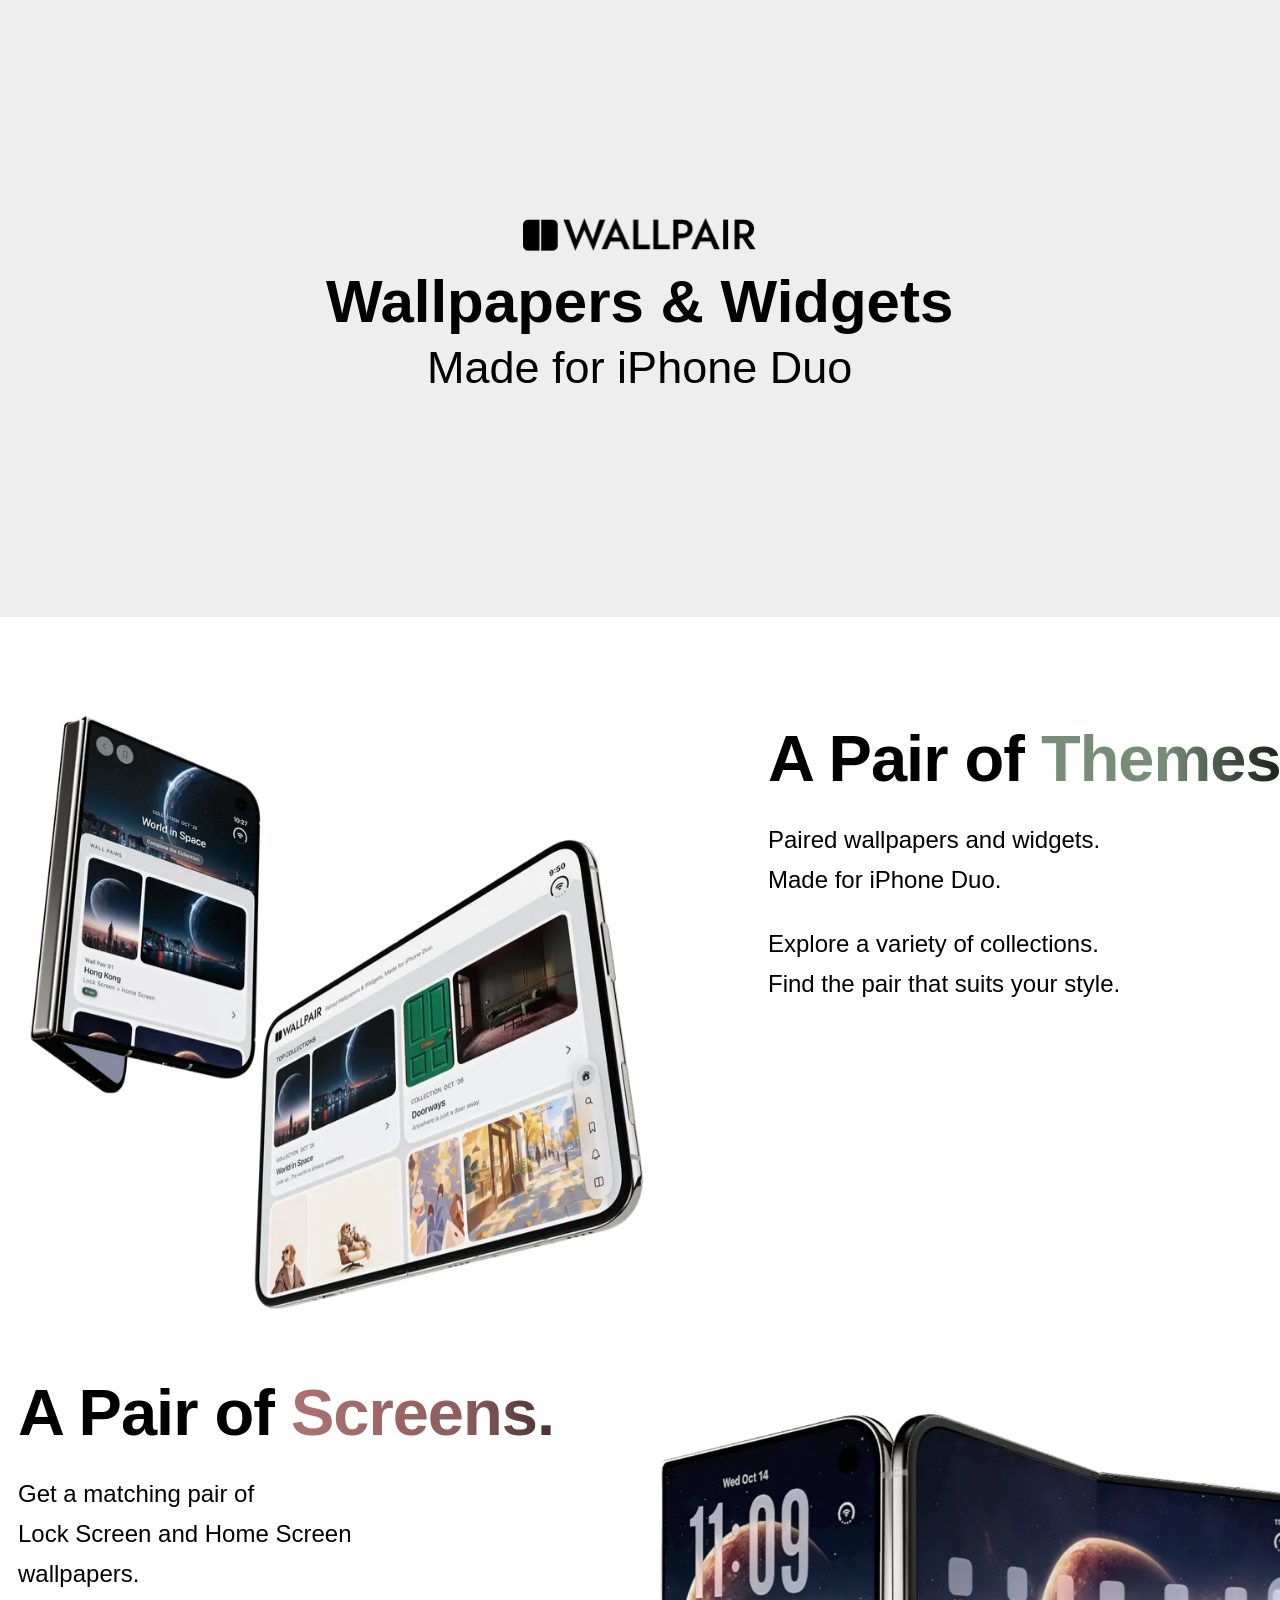
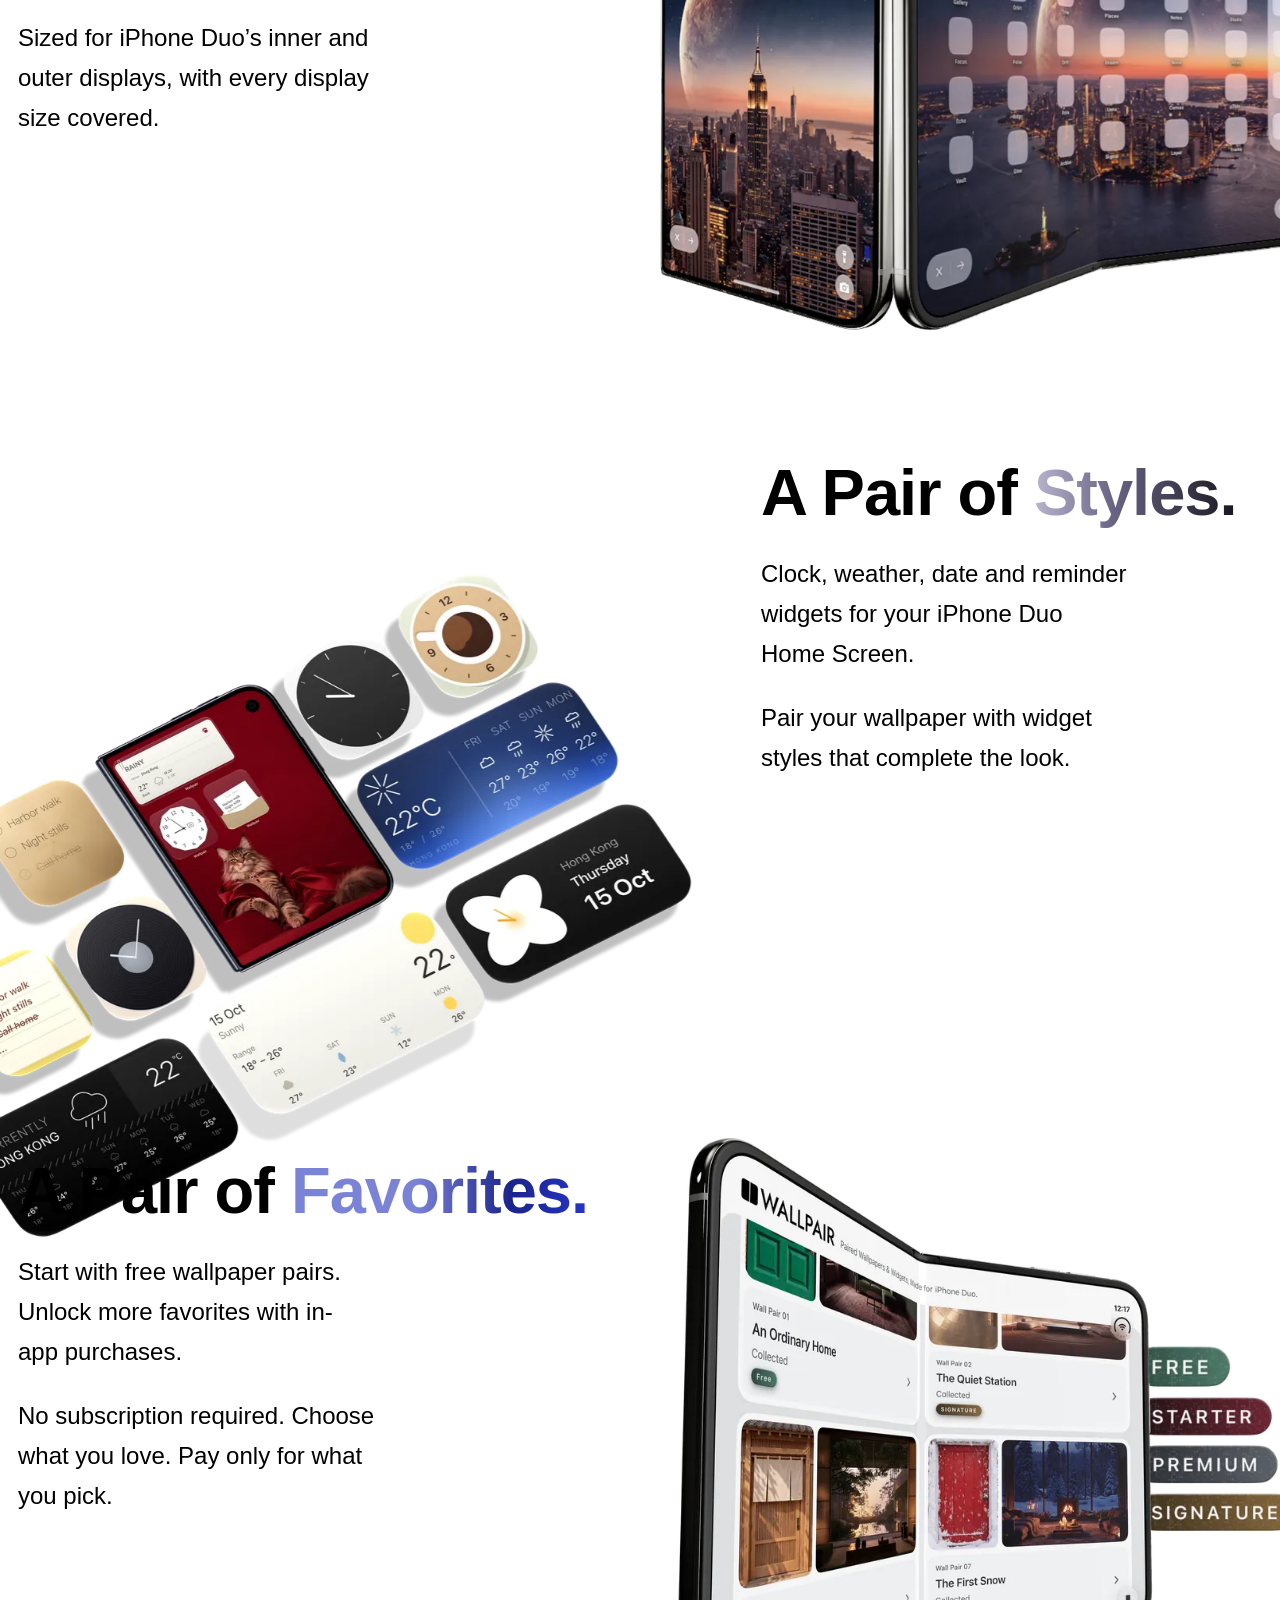
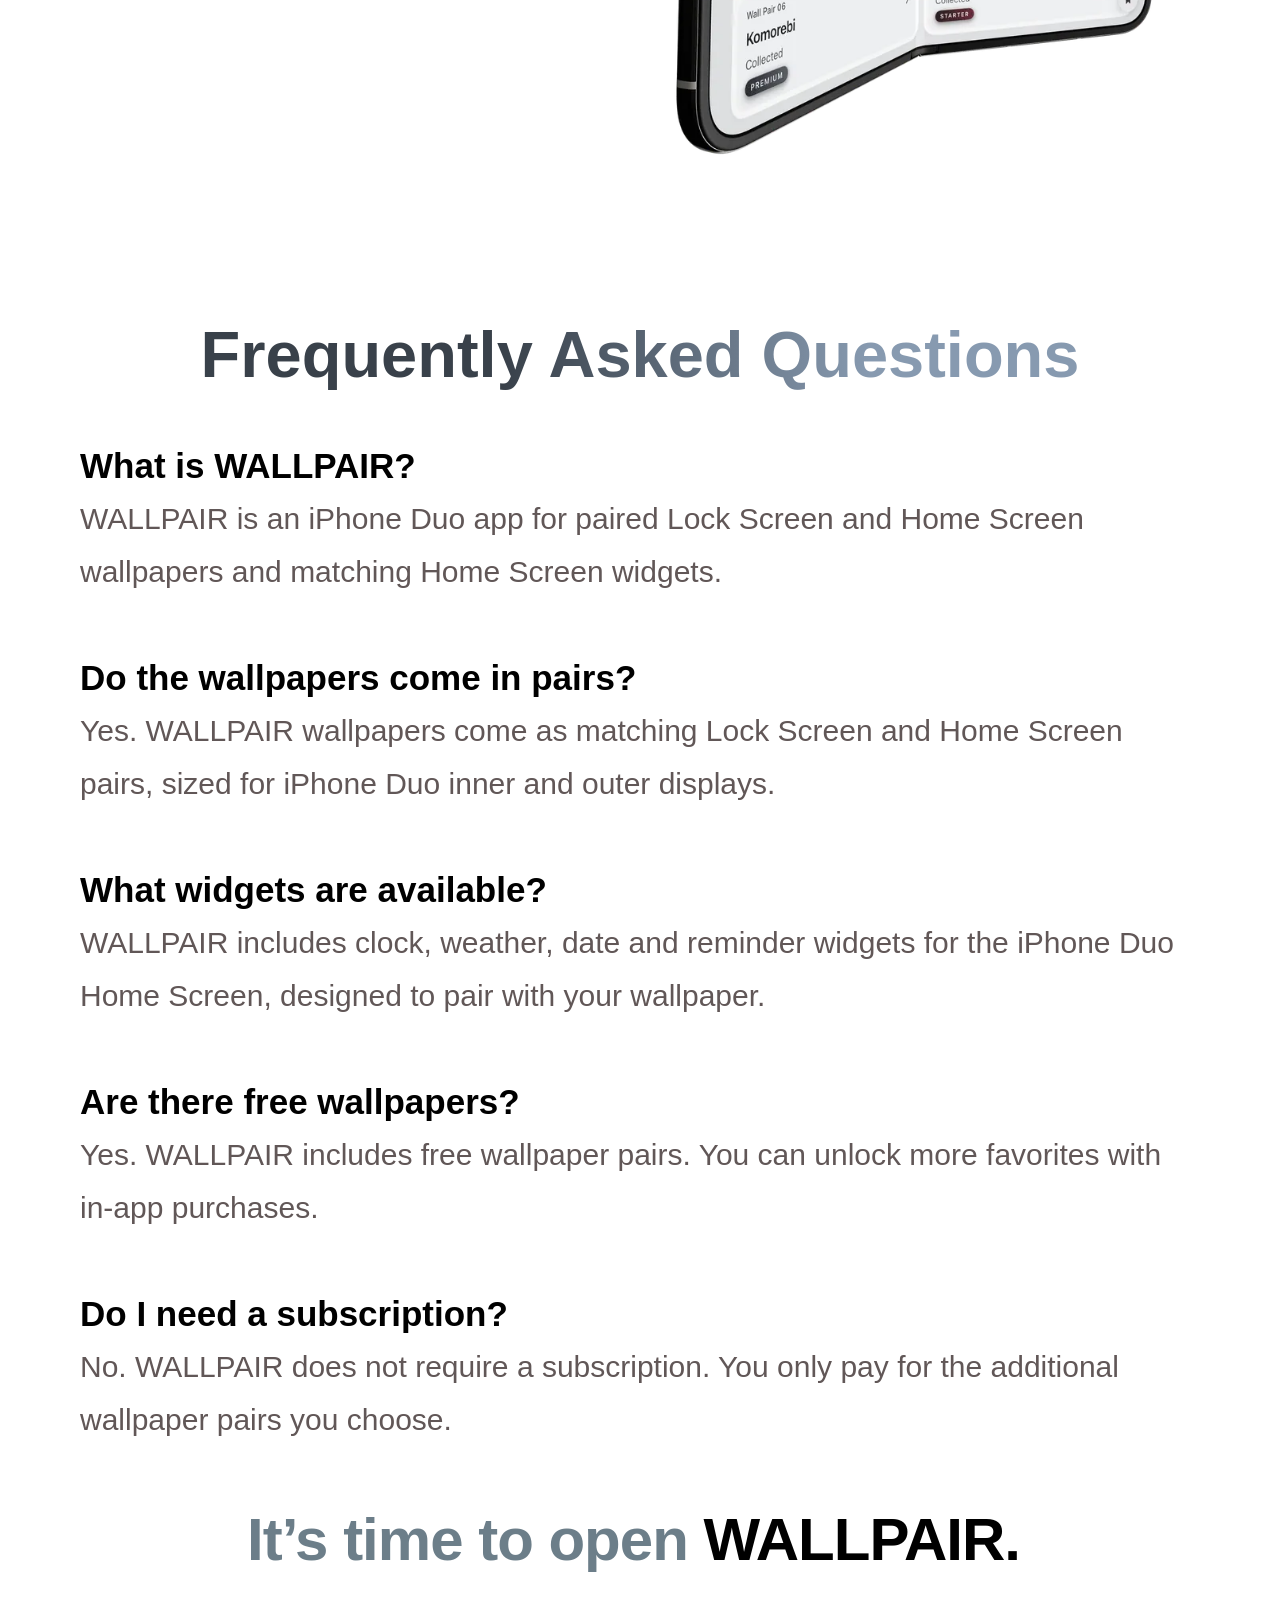
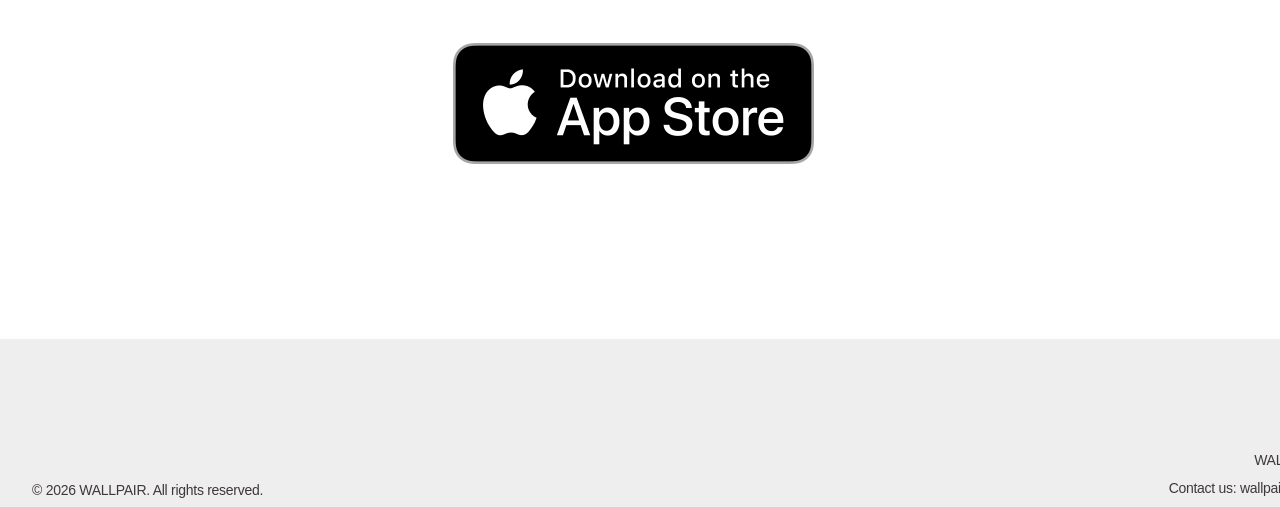
==== commit 0eeaf603: "Fix FAQ heading clipped on Windows" ====
--- a/index.html
+++ b/index.html
@@ -29,7 +29,7 @@
   <meta name="twitter:description" content="Paired wallpapers and widgets for iPhone Duo. Matching Lock Screen and Home Screen. No subscription." />
   <meta name="twitter:image" content="https://wallpair.com/material/opt/og.jpg" />
 
-  <link rel="stylesheet" href="css/style.css?v=fast1" />
+  <link rel="stylesheet" href="css/style.css?v=fast2" />
 
   <script type="application/ld+json">
   {
@@ -60,6 +60,8 @@
         "name": "WALLPAIR",
         "alternateName": ["Wallpair", "WALLPAIR for iPhone Duo"],
         "url": "https://wallpair.com/",
+        "installUrl": "https://apps.apple.com/hk/app/wallpair/id6818711810",
+        "downloadUrl": "https://apps.apple.com/hk/app/wallpair/id6818711810",
         "image": "https://wallpair.com/icon-192.png",
         "applicationCategory": "LifestyleApplication",
         "operatingSystem": "iOS",
@@ -274,7 +276,7 @@
 
       <section class="cta" id="download">
         <h2><span>It’s time to open </span>WALLPAIR.</h2>
-        <a class="app-store" href="https://apps.apple.com" rel="noopener noreferrer">
+        <a class="app-store" href="https://apps.apple.com/hk/app/wallpair/id6818711810" rel="noopener noreferrer">
           <img src="material/WALLPAIR-3/Download on the App Store Button Badge.png" alt="Download WALLPAIR on the App Store" width="722" height="242" loading="lazy" decoding="async" />
         </a>
       </section>
--- a/css/style.css
+++ b/css/style.css
@@ -86,6 +86,7 @@
   -webkit-background-clip: text;
   background-clip: text;
   color: transparent;
+  -webkit-text-fill-color: transparent;
 }
 
 .grad-themes {
@@ -356,15 +357,19 @@
   /* FAQ */
   .faq h2 {
     position: absolute;
-    left: 309px;
+    left: 50%;
     top: 3508px;
-    width: 821px;
+    width: max-content;
+    max-width: calc(100% - 80px);
+    transform: translateX(-50%);
     font-size: 65px;
     font-weight: 590;
-    line-height: 1.15;
+    line-height: 1.35;
+    padding: 0.05em 0.08em 0.22em;
     text-align: center;
     letter-spacing: 0;
     white-space: nowrap;
+    overflow: visible;
   }
 
   .faq dl {
@@ -668,8 +673,11 @@
   .faq h2 {
     font-size: 44px;
     font-weight: 590;
+    line-height: 1.35;
+    padding: 0.05em 0.08em 0.2em;
     text-align: center;
     margin-bottom: 28px;
+    overflow: visible;
   }
 
   .faq dl {
@@ -902,10 +910,12 @@
   .faq h2 {
     font-size: clamp(18px, 6vw, 24px);
     letter-spacing: -0.04em;
-    line-height: 1.1;
+    line-height: 1.35;
+    padding: 0.05em 0.06em 0.22em;
     text-align: center;
     margin-bottom: 28px;
     white-space: nowrap;
+    overflow: visible;
   }
 
   .faq dl {
